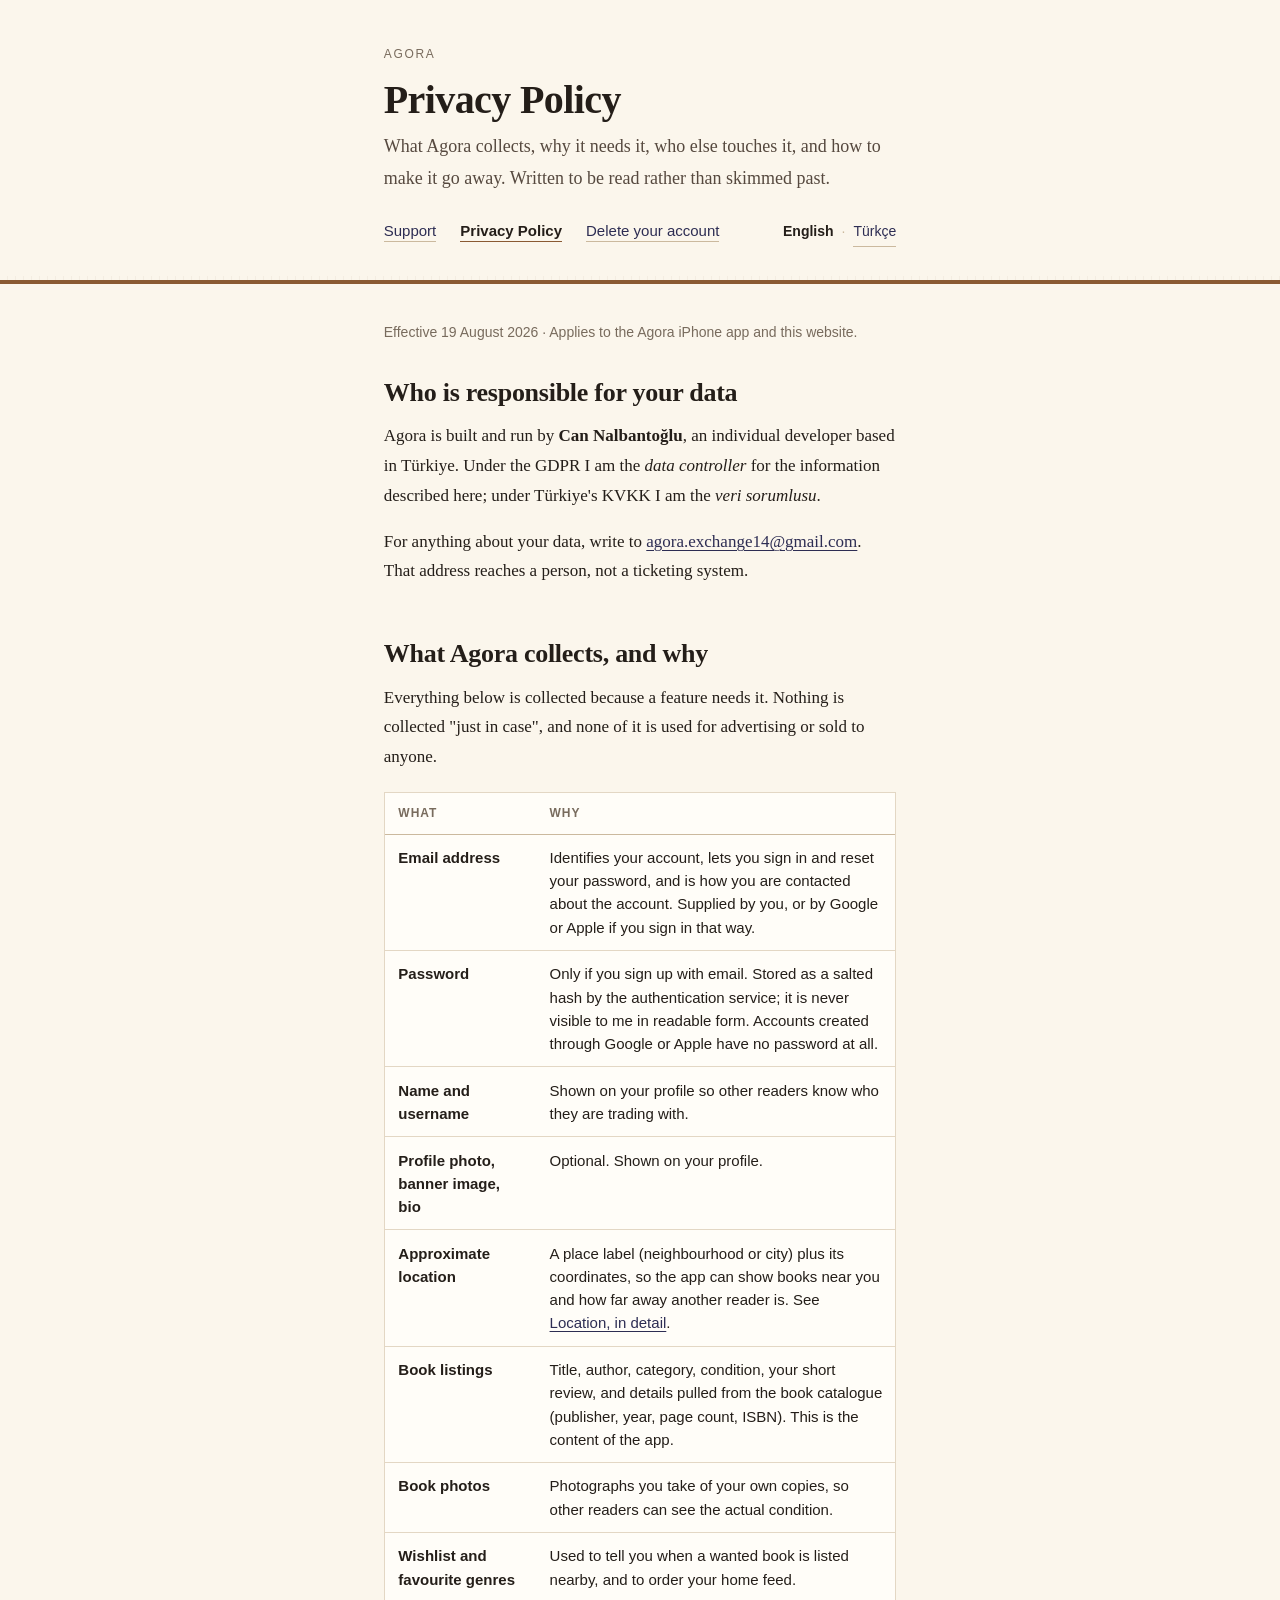
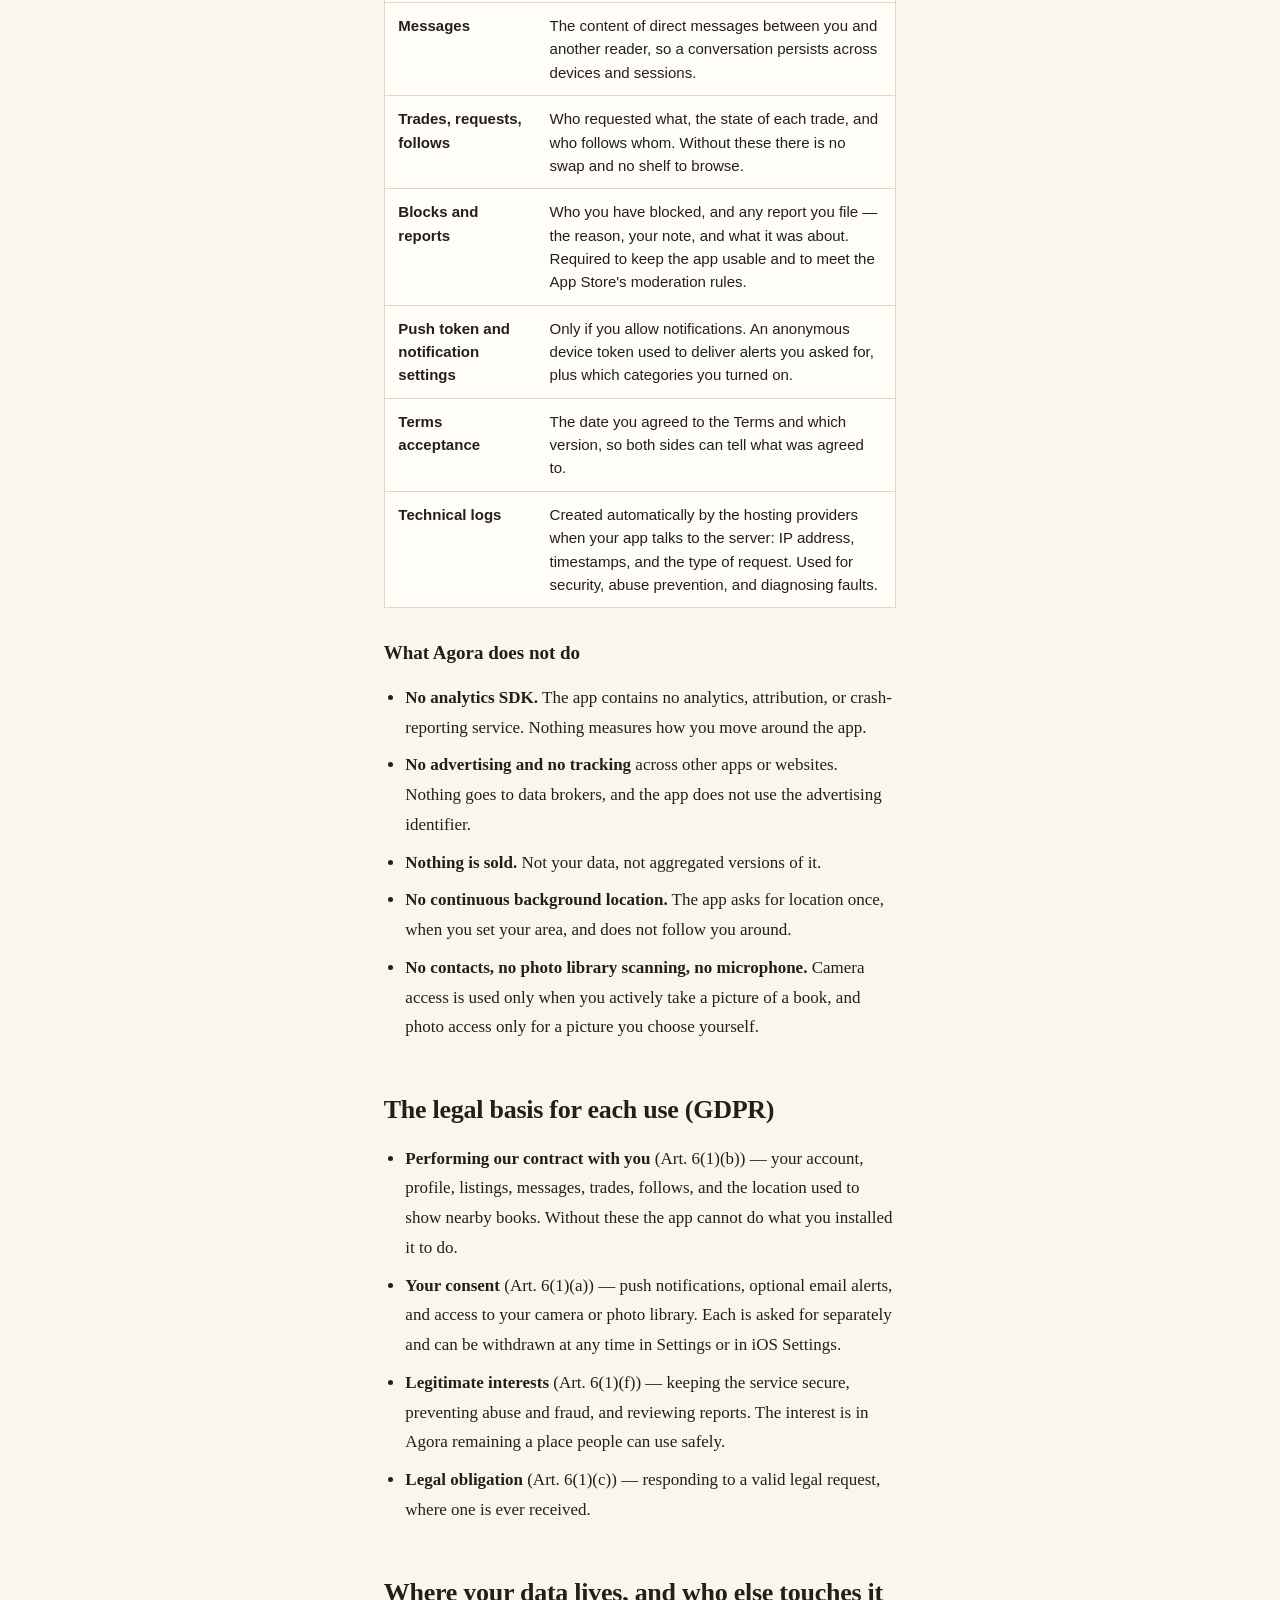
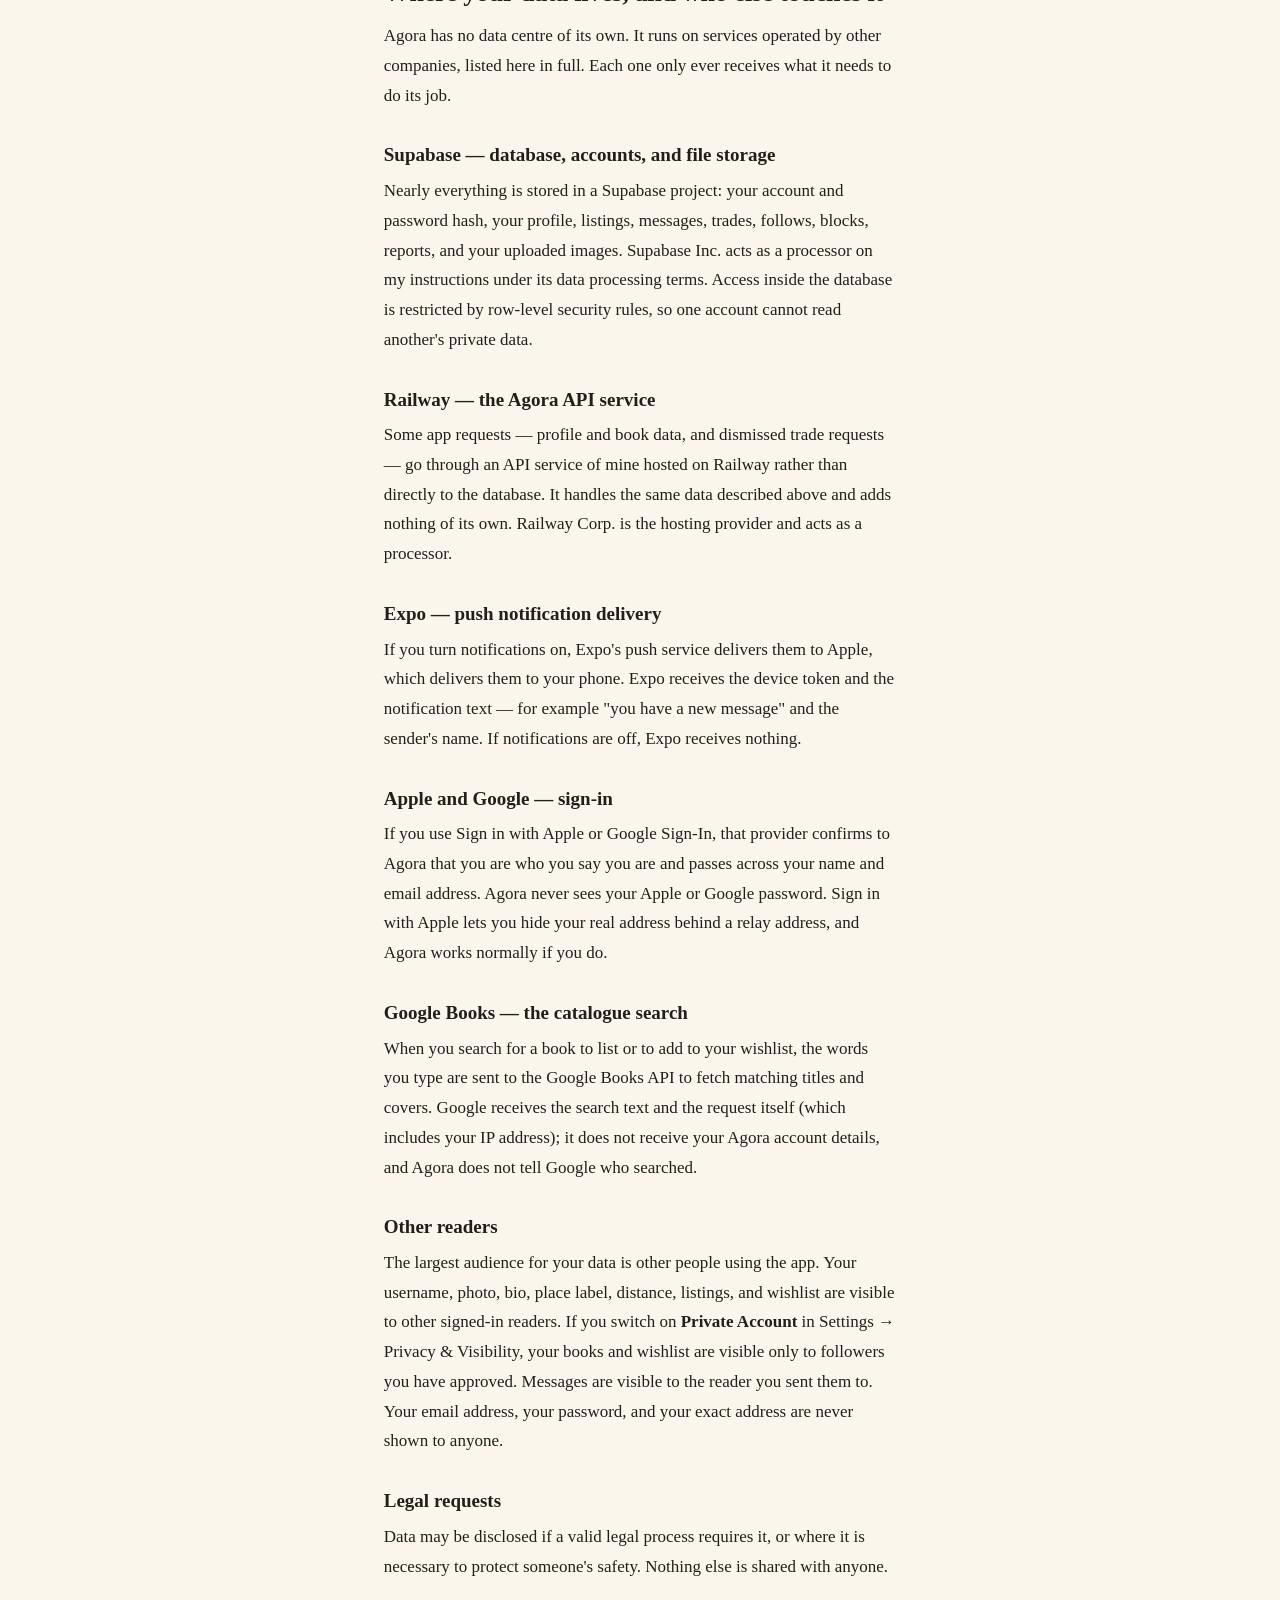
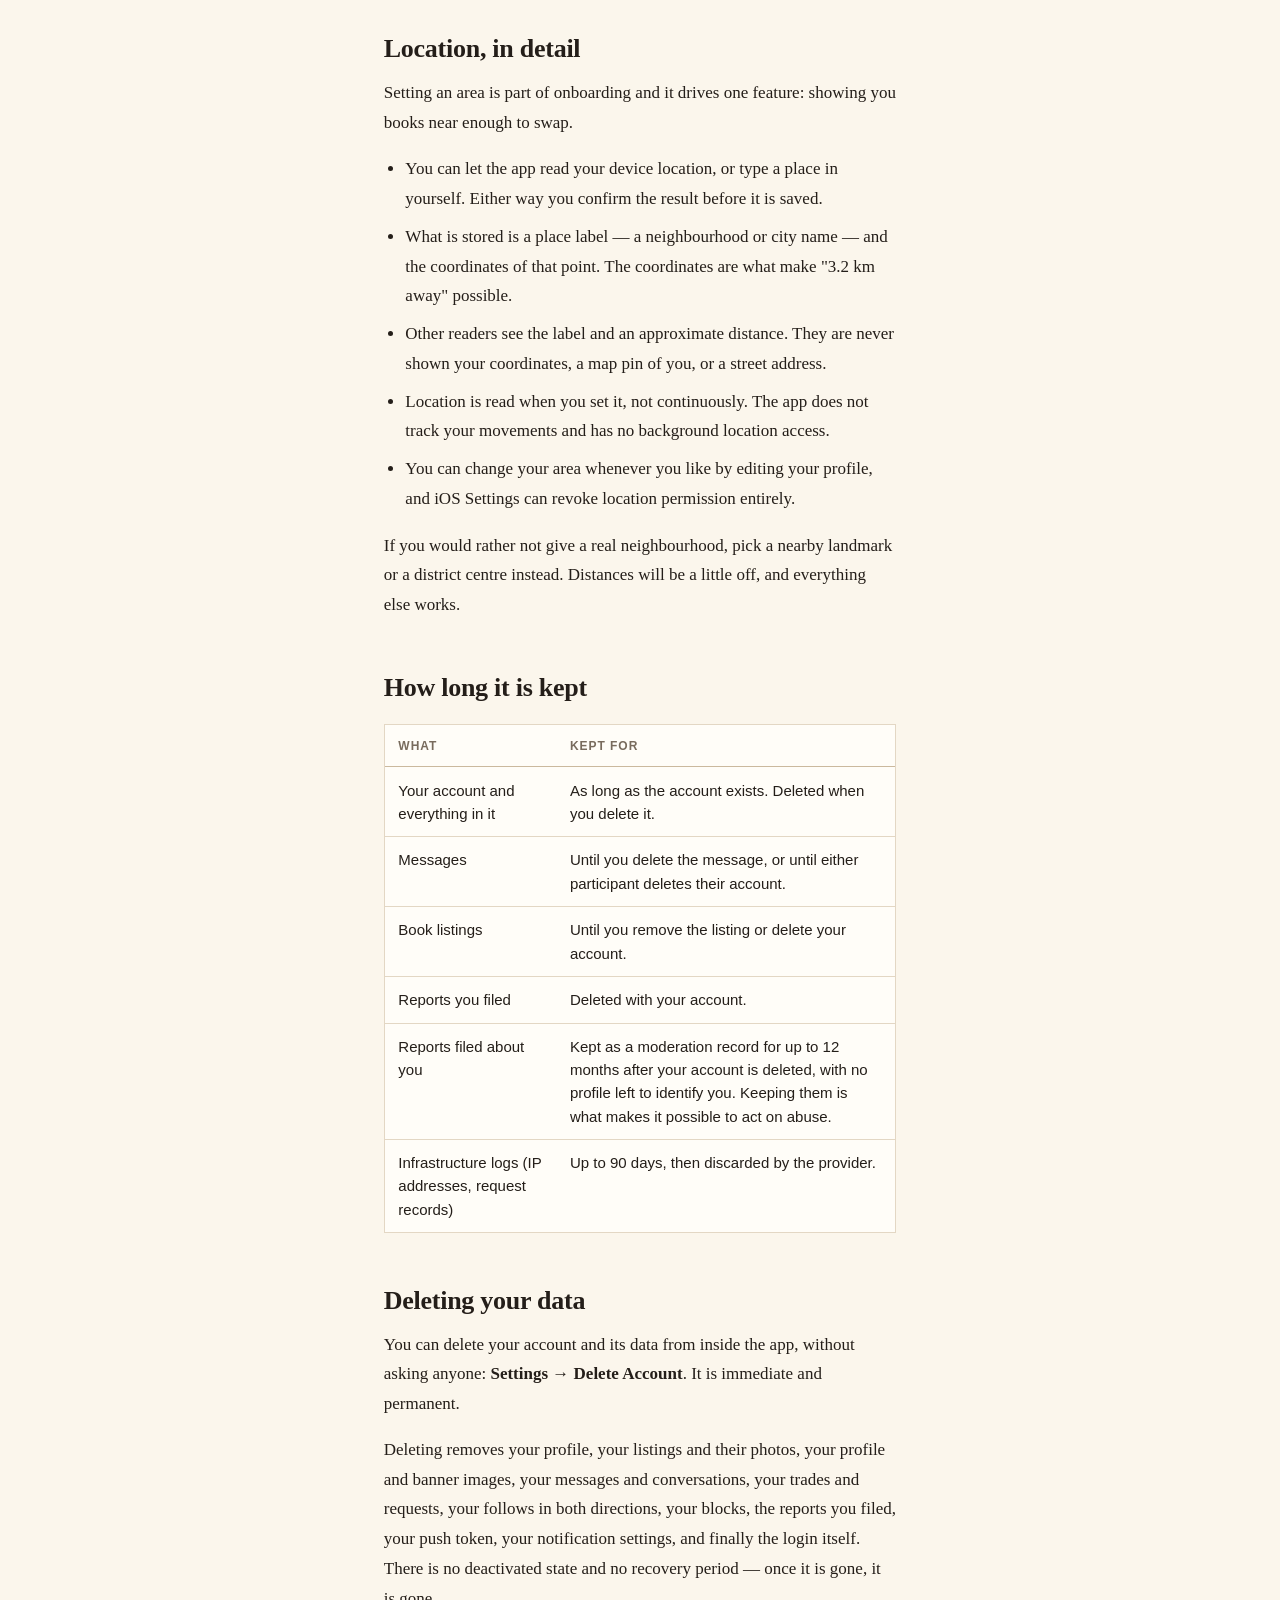
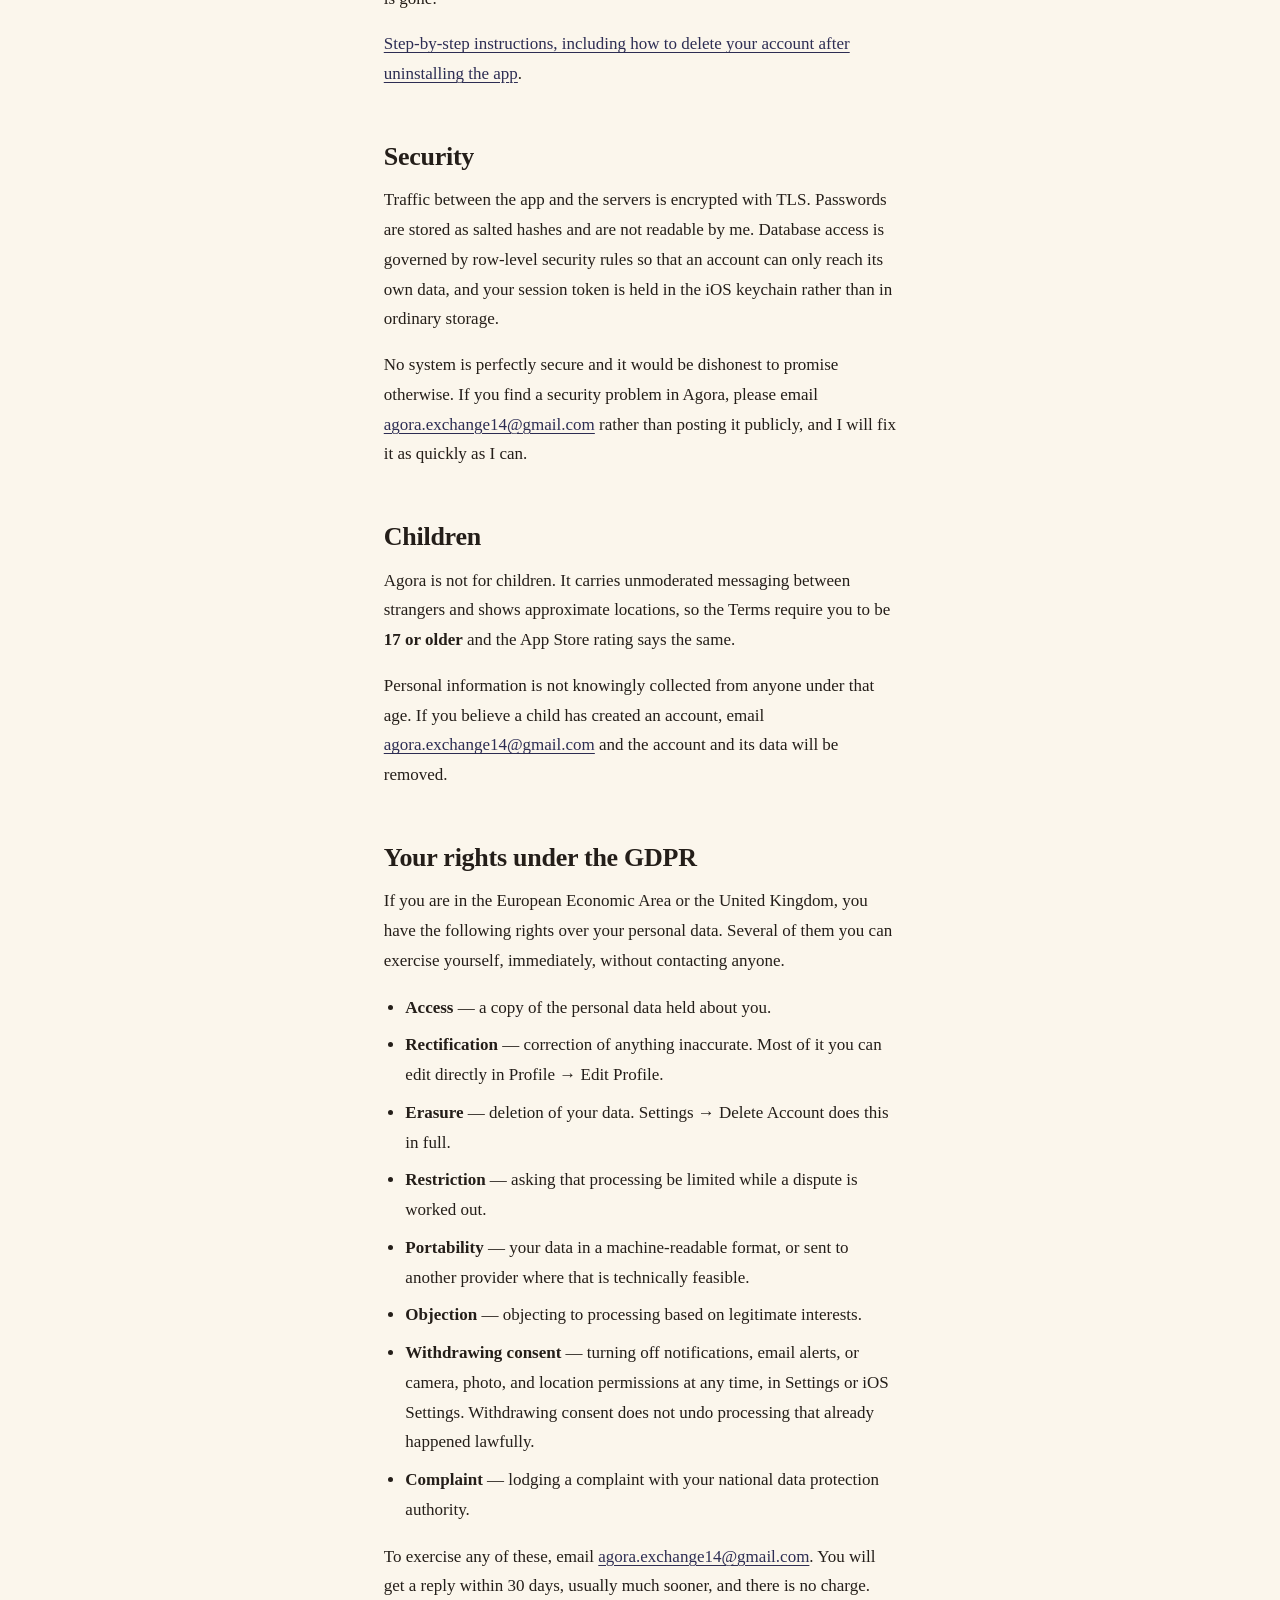
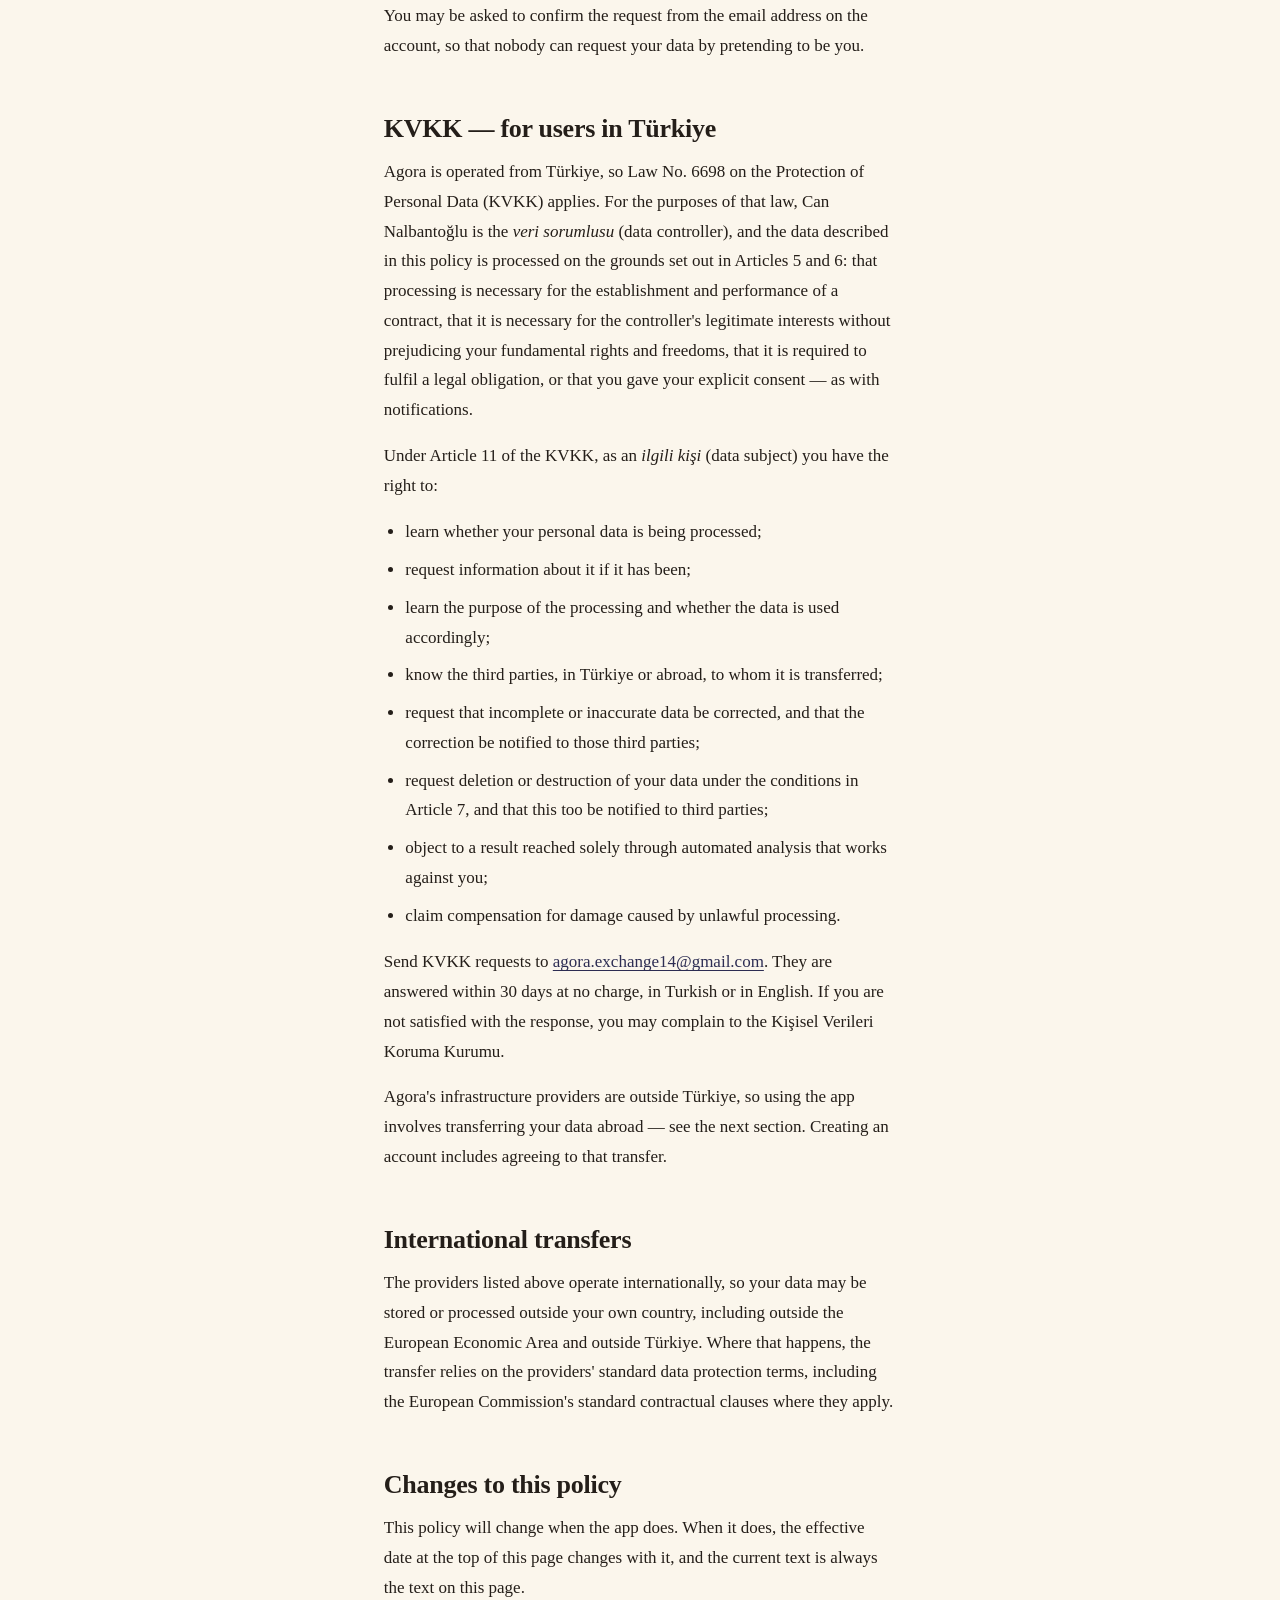
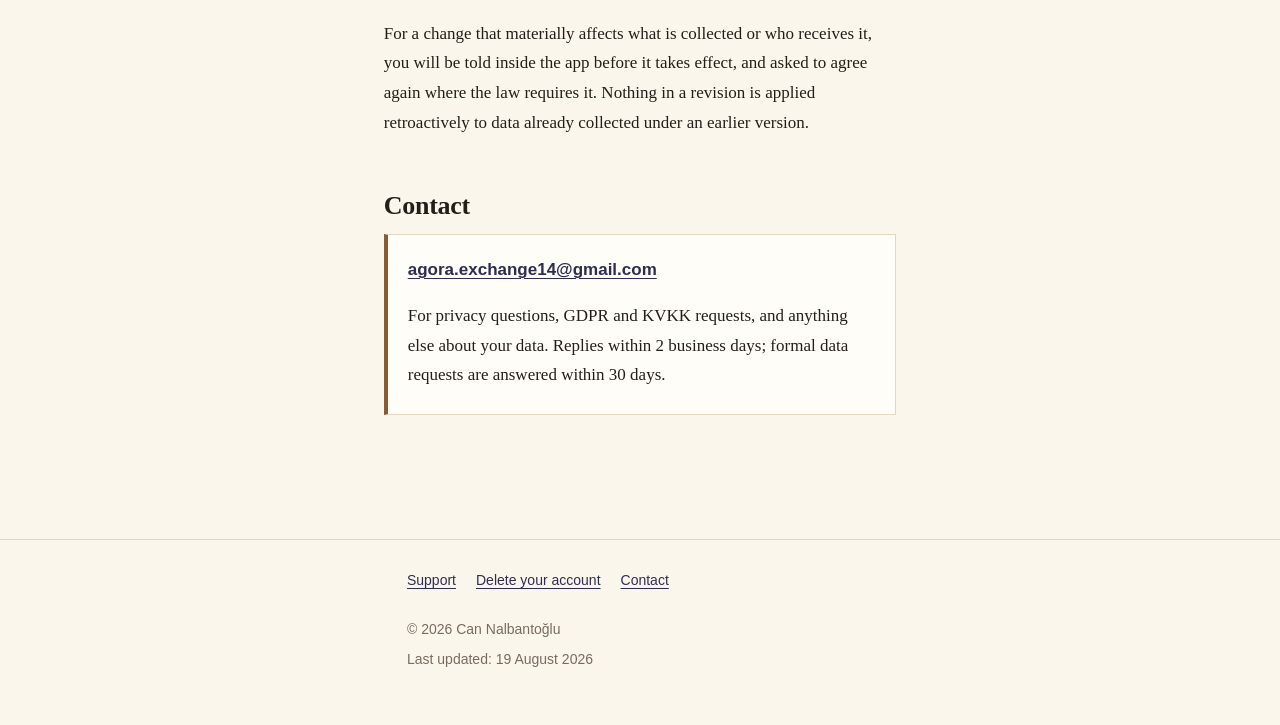
==== privacy.html @ 6d9b34f6 "Agora support and privacy site Static support and privacy site for the Agora iPhone app, serving the" ====
<!doctype html>
<html lang="en">
<head>
<meta charset="utf-8">
<meta name="viewport" content="width=device-width, initial-scale=1">
<meta name="description" content="The privacy policy for Agora, a book trading app for iPhone: what is collected, why, who processes it, how long it is kept, and how to have it deleted. Includes GDPR and KVKK rights.">
<meta name="theme-color" content="#fbf6ec" media="(prefers-color-scheme: light)">
<meta name="theme-color" content="#15120e" media="(prefers-color-scheme: dark)">
<title>Agora — Privacy Policy</title>
<link rel="stylesheet" href="style.css">
<link rel="alternate" hreflang="en" href="privacy.html">
<link rel="alternate" hreflang="tr" href="tr/privacy.html">
</head>
<body>

<a class="skip-link" href="#main">Skip to content</a>

<header class="masthead">
  <div class="wrap">
    <p class="eyebrow">Agora</p>
    <h1>Privacy Policy</h1>
    <p class="lede">
      What Agora collects, why it needs it, who else touches it, and how to make
      it go away. Written to be read rather than skimmed past.
    </p>
    <div class="navrow">
      <nav class="sitenav" aria-label="Site">
        <ul>
          <li><a href="./">Support</a></li>
          <li><a href="privacy.html" aria-current="page">Privacy Policy</a></li>
          <li><a href="delete-account.html">Delete your account</a></li>
        </ul>
      </nav>
      <p class="langswitch">
        <span class="current" aria-current="true">English</span>
        <span class="sep" aria-hidden="true">·</span>
        <a href="tr/privacy.html" hreflang="tr" lang="tr">Türkçe</a>
      </p>
    </div>
  </div>
</header>

<main id="main">
  <div class="wrap">

    <p class="meta">
      Effective 19 August 2026 · Applies to the Agora iPhone app and this website.
    </p>

    <section id="who-we-are" aria-labelledby="who-we-are-heading">
      <h2 id="who-we-are-heading">Who is responsible for your data</h2>
      <!-- REVIEW THIS: written as an individual developer operating from
           Türkiye, because that is what the App Store account and the KVKK
           requirement imply. If Agora is registered as a company, or if you are
           legally required to publish a trade address or a VERBIS registration
           number, replace this paragraph. -->
      <p>
        Agora is built and run by <strong>Can Nalbantoğlu</strong>, an
        individual developer based in Türkiye. Under the GDPR I am the
        <em>data controller</em> for the information described here; under
        Türkiye's KVKK I am the <em>veri sorumlusu</em>.
      </p>
      <p>
        For anything about your data, write to
        <a href="mailto:agora.exchange14@gmail.com?subject=Privacy%20request">agora.exchange14@gmail.com</a>.
        That address reaches a person, not a ticketing system.
      </p>
    </section>

    <section id="what-we-collect" aria-labelledby="what-we-collect-heading">
      <h2 id="what-we-collect-heading">What Agora collects, and why</h2>

      <p>
        Everything below is collected because a feature needs it. Nothing is
        collected "just in case", and none of it is used for advertising or sold
        to anyone.
      </p>

      <div class="table-scroll">
        <table>
          <thead>
            <tr>
              <th scope="col">What</th>
              <th scope="col">Why</th>
            </tr>
          </thead>
          <tbody>
            <tr>
              <td><strong>Email address</strong></td>
              <td>Identifies your account, lets you sign in and reset your password, and is how you are contacted about the account. Supplied by you, or by Google or Apple if you sign in that way.</td>
            </tr>
            <tr>
              <td><strong>Password</strong></td>
              <td>Only if you sign up with email. Stored as a salted hash by the authentication service; it is never visible to me in readable form. Accounts created through Google or Apple have no password at all.</td>
            </tr>
            <tr>
              <td><strong>Name and username</strong></td>
              <td>Shown on your profile so other readers know who they are trading with.</td>
            </tr>
            <tr>
              <td><strong>Profile photo, banner image, bio</strong></td>
              <td>Optional. Shown on your profile.</td>
            </tr>
            <tr>
              <td><strong>Approximate location</strong></td>
              <td>A place label (neighbourhood or city) plus its coordinates, so the app can show books near you and how far away another reader is. See <a href="#location">Location, in detail</a>.</td>
            </tr>
            <tr>
              <td><strong>Book listings</strong></td>
              <td>Title, author, category, condition, your short review, and details pulled from the book catalogue (publisher, year, page count, ISBN). This is the content of the app.</td>
            </tr>
            <tr>
              <td><strong>Book photos</strong></td>
              <td>Photographs you take of your own copies, so other readers can see the actual condition.</td>
            </tr>
            <tr>
              <td><strong>Wishlist and favourite genres</strong></td>
              <td>Used to tell you when a wanted book is listed nearby, and to order your home feed.</td>
            </tr>
            <tr>
              <td><strong>Messages</strong></td>
              <td>The content of direct messages between you and another reader, so a conversation persists across devices and sessions.</td>
            </tr>
            <tr>
              <td><strong>Trades, requests, follows</strong></td>
              <td>Who requested what, the state of each trade, and who follows whom. Without these there is no swap and no shelf to browse.</td>
            </tr>
            <tr>
              <td><strong>Blocks and reports</strong></td>
              <td>Who you have blocked, and any report you file — the reason, your note, and what it was about. Required to keep the app usable and to meet the App Store's moderation rules.</td>
            </tr>
            <tr>
              <td><strong>Push token and notification settings</strong></td>
              <td>Only if you allow notifications. An anonymous device token used to deliver alerts you asked for, plus which categories you turned on.</td>
            </tr>
            <tr>
              <td><strong>Terms acceptance</strong></td>
              <td>The date you agreed to the Terms and which version, so both sides can tell what was agreed to.</td>
            </tr>
            <tr>
              <td><strong>Technical logs</strong></td>
              <td>Created automatically by the hosting providers when your app talks to the server: IP address, timestamps, and the type of request. Used for security, abuse prevention, and diagnosing faults.</td>
            </tr>
          </tbody>
        </table>
      </div>

      <h3 id="what-we-dont">What Agora does not do</h3>
      <ul>
        <li><strong>No analytics SDK.</strong> The app contains no analytics, attribution, or crash-reporting service. Nothing measures how you move around the app.</li>
        <li><strong>No advertising and no tracking</strong> across other apps or websites. Nothing goes to data brokers, and the app does not use the advertising identifier.</li>
        <li><strong>Nothing is sold.</strong> Not your data, not aggregated versions of it.</li>
        <li><strong>No continuous background location.</strong> The app asks for location once, when you set your area, and does not follow you around.</li>
        <li><strong>No contacts, no photo library scanning, no microphone.</strong> Camera access is used only when you actively take a picture of a book, and photo access only for a picture you choose yourself.</li>
      </ul>
    </section>

    <section id="legal-bases" aria-labelledby="legal-bases-heading">
      <h2 id="legal-bases-heading">The legal basis for each use (GDPR)</h2>
      <!-- REVIEW THIS: this mapping of purposes to GDPR Article 6 bases is my
           own reading and has not been reviewed by a lawyer. It is the standard
           mapping for an app of this kind, but if you take legal advice, this
           is the section most likely to be adjusted. -->
      <ul>
        <li>
          <strong>Performing our contract with you</strong> (Art. 6(1)(b)) —
          your account, profile, listings, messages, trades, follows, and the
          location used to show nearby books. Without these the app cannot do
          what you installed it to do.
        </li>
        <li>
          <strong>Your consent</strong> (Art. 6(1)(a)) — push notifications,
          optional email alerts, and access to your camera or photo library.
          Each is asked for separately and can be withdrawn at any time in
          Settings or in iOS Settings.
        </li>
        <li>
          <strong>Legitimate interests</strong> (Art. 6(1)(f)) — keeping the
          service secure, preventing abuse and fraud, and reviewing reports. The
          interest is in Agora remaining a place people can use safely.
        </li>
        <li>
          <strong>Legal obligation</strong> (Art. 6(1)(c)) — responding to a
          valid legal request, where one is ever received.
        </li>
      </ul>
    </section>

    <section id="processors" aria-labelledby="processors-heading">
      <h2 id="processors-heading">Where your data lives, and who else touches it</h2>

      <p>
        Agora has no data centre of its own. It runs on services operated by
        other companies, listed here in full. Each one only ever receives what
        it needs to do its job.
      </p>

      <h3 id="supabase">Supabase — database, accounts, and file storage</h3>
      <!-- REVIEW THIS: I could not determine which region your Supabase project
           is in, so this is described generally. Check it in the Supabase
           dashboard (Project Settings → General) and name the region here — an
           EU region is worth stating explicitly for GDPR purposes. -->
      <p>
        Nearly everything is stored in a Supabase project: your account and
        password hash, your profile, listings, messages, trades, follows,
        blocks, reports, and your uploaded images. Supabase Inc. acts as a
        processor on my instructions under its data processing terms. Access
        inside the database is restricted by row-level security rules, so one
        account cannot read another's private data.
      </p>

      <h3 id="railway">Railway — the Agora API service</h3>
      <!-- REVIEW THIS: the app calls an API service at
           agora-backend-production-7d3a.up.railway.app (app.json →
           expo.extra.backendUrl, used via src/lib/orval-data.ts), which carries
           some profile, book, and request traffic. Described here as a
           processor. If that service has been retired, or if it runs somewhere
           other than Railway now, correct or delete this section. -->
      <p>
        Some app requests — profile and book data, and dismissed trade requests
        — go through an API service of mine hosted on Railway rather than
        directly to the database. It handles the same data described above and
        adds nothing of its own. Railway Corp. is the hosting provider and acts
        as a processor.
      </p>

      <h3 id="expo-push">Expo — push notification delivery</h3>
      <p>
        If you turn notifications on, Expo's push service delivers them to
        Apple, which delivers them to your phone. Expo receives the device token
        and the notification text — for example "you have a new message" and the
        sender's name. If notifications are off, Expo receives nothing.
      </p>

      <h3 id="apple-google">Apple and Google — sign-in</h3>
      <p>
        If you use Sign in with Apple or Google Sign-In, that provider confirms
        to Agora that you are who you say you are and passes across your name
        and email address. Agora never sees your Apple or Google password. Sign
        in with Apple lets you hide your real address behind a relay address,
        and Agora works normally if you do.
      </p>

      <h3 id="google-books">Google Books — the catalogue search</h3>
      <p>
        When you search for a book to list or to add to your wishlist, the words
        you type are sent to the Google Books API to fetch matching titles and
        covers. Google receives the search text and the request itself (which
        includes your IP address); it does not receive your Agora account
        details, and Agora does not tell Google who searched.
      </p>

      <h3 id="other-users">Other readers</h3>
      <p>
        The largest audience for your data is other people using the app. Your
        username, photo, bio, place label, distance, listings, and wishlist are
        visible to other signed-in readers. If you switch on
        <strong>Private Account</strong> in Settings → Privacy &amp; Visibility,
        your books and wishlist are visible only to followers you have approved.
        Messages are visible to the reader you sent them to. Your email address,
        your password, and your exact address are never shown to anyone.
      </p>

      <h3 id="legal-disclosure">Legal requests</h3>
      <p>
        Data may be disclosed if a valid legal process requires it, or where it
        is necessary to protect someone's safety. Nothing else is shared with
        anyone.
      </p>
    </section>

    <section id="location" aria-labelledby="location-heading">
      <h2 id="location-heading">Location, in detail</h2>
      <!-- REVIEW THIS: this describes what the code actually does — the profile
           stores location_lat / location_lng alongside a place label
           (sql/location-geo.sql) and distances are computed from those
           coordinates (src/lib/distance.ts). The policy currently shipped
           inside the app says precise coordinates are NOT stored, which
           contradicts this. Fix the in-app copy so the two agree. -->
      <p>
        Setting an area is part of onboarding and it drives one feature: showing
        you books near enough to swap.
      </p>
      <ul>
        <li>
          You can let the app read your device location, or type a place in
          yourself. Either way you confirm the result before it is saved.
        </li>
        <li>
          What is stored is a place label — a neighbourhood or city name — and
          the coordinates of that point. The coordinates are what make "3.2 km
          away" possible.
        </li>
        <li>
          Other readers see the label and an approximate distance. They are
          never shown your coordinates, a map pin of you, or a street address.
        </li>
        <li>
          Location is read when you set it, not continuously. The app does not
          track your movements and has no background location access.
        </li>
        <li>
          You can change your area whenever you like by editing your profile,
          and iOS Settings can revoke location permission entirely.
        </li>
      </ul>
      <p>
        If you would rather not give a real neighbourhood, pick a nearby
        landmark or a district centre instead. Distances will be a little off,
        and everything else works.
      </p>
    </section>

    <section id="retention" aria-labelledby="retention-heading">
      <h2 id="retention-heading">How long it is kept</h2>
      <!-- REVIEW THIS: the retention windows for logs and for moderation
           records are policy decisions, not something set in code. 90 days for
           infrastructure logs and 12 months for moderation records are
           conventional figures. Change them to whatever you actually intend,
           and make sure the providers' own log retention settings match. -->

      <div class="table-scroll">
        <table>
          <thead>
            <tr>
              <th scope="col">What</th>
              <th scope="col">Kept for</th>
            </tr>
          </thead>
          <tbody>
            <tr>
              <td>Your account and everything in it</td>
              <td>As long as the account exists. Deleted when you delete it.</td>
            </tr>
            <tr>
              <td>Messages</td>
              <td>Until you delete the message, or until either participant deletes their account.</td>
            </tr>
            <tr>
              <td>Book listings</td>
              <td>Until you remove the listing or delete your account.</td>
            </tr>
            <tr>
              <td>Reports you filed</td>
              <td>Deleted with your account.</td>
            </tr>
            <tr>
              <td>Reports filed about you</td>
              <td>Kept as a moderation record for up to 12 months after your account is deleted, with no profile left to identify you. Keeping them is what makes it possible to act on abuse.</td>
            </tr>
            <tr>
              <td>Infrastructure logs (IP addresses, request records)</td>
              <td>Up to 90 days, then discarded by the provider.</td>
            </tr>
          </tbody>
        </table>
      </div>
    </section>

    <section id="deletion" aria-labelledby="deletion-heading">
      <h2 id="deletion-heading">Deleting your data</h2>
      <p>
        You can delete your account and its data from inside the app, without
        asking anyone: <strong>Settings → Delete Account</strong>. It is
        immediate and permanent.
      </p>
      <p>
        Deleting removes your profile, your listings and their photos, your
        profile and banner images, your messages and conversations, your trades
        and requests, your follows in both directions, your blocks, the reports
        you filed, your push token, your notification settings, and finally the
        login itself. There is no deactivated state and no recovery period —
        once it is gone, it is gone.
      </p>
      <p>
        <a href="delete-account.html">Step-by-step instructions, including how
        to delete your account after uninstalling the app</a>.
      </p>
    </section>

    <section id="security" aria-labelledby="security-heading">
      <h2 id="security-heading">Security</h2>
      <p>
        Traffic between the app and the servers is encrypted with TLS. Passwords
        are stored as salted hashes and are not readable by me. Database access
        is governed by row-level security rules so that an account can only
        reach its own data, and your session token is held in the iOS keychain
        rather than in ordinary storage.
      </p>
      <p>
        No system is perfectly secure and it would be dishonest to promise
        otherwise. If you find a security problem in Agora, please email
        <a href="mailto:agora.exchange14@gmail.com?subject=Security%20issue">agora.exchange14@gmail.com</a>
        rather than posting it publicly, and I will fix it as quickly as I can.
      </p>
    </section>

    <section id="children" aria-labelledby="children-heading">
      <h2 id="children-heading">Children</h2>
      <!-- REVIEW THIS: your Terms require users to be 17 or older and the App
           Store age rating is set to 17+, but the privacy policy shipped inside
           the app says "not directed to children under 13". Those two do not
           agree. Written as 17+ here to match the Terms and the rating; update
           the in-app policy text to match. -->
      <p>
        Agora is not for children. It carries unmoderated messaging between
        strangers and shows approximate locations, so the Terms require you to
        be <strong>17 or older</strong> and the App Store rating says the same.
      </p>
      <p>
        Personal information is not knowingly collected from anyone under that
        age. If you believe a child has created an account, email
        <a href="mailto:agora.exchange14@gmail.com?subject=Underage%20account">agora.exchange14@gmail.com</a>
        and the account and its data will be removed.
      </p>
    </section>

    <section id="your-rights" aria-labelledby="your-rights-heading">
      <h2 id="your-rights-heading">Your rights under the GDPR</h2>
      <p>
        If you are in the European Economic Area or the United Kingdom, you have
        the following rights over your personal data. Several of them you can
        exercise yourself, immediately, without contacting anyone.
      </p>
      <ul>
        <li><strong>Access</strong> — a copy of the personal data held about you.</li>
        <li><strong>Rectification</strong> — correction of anything inaccurate. Most of it you can edit directly in Profile → Edit Profile.</li>
        <li><strong>Erasure</strong> — deletion of your data. Settings → Delete Account does this in full.</li>
        <li><strong>Restriction</strong> — asking that processing be limited while a dispute is worked out.</li>
        <li><strong>Portability</strong> — your data in a machine-readable format, or sent to another provider where that is technically feasible.</li>
        <li><strong>Objection</strong> — objecting to processing based on legitimate interests.</li>
        <li><strong>Withdrawing consent</strong> — turning off notifications, email alerts, or camera, photo, and location permissions at any time, in Settings or iOS Settings. Withdrawing consent does not undo processing that already happened lawfully.</li>
        <li><strong>Complaint</strong> — lodging a complaint with your national data protection authority.</li>
      </ul>
      <p>
        To exercise any of these, email
        <a href="mailto:agora.exchange14@gmail.com?subject=GDPR%20request">agora.exchange14@gmail.com</a>.
        You will get a reply within 30 days, usually much sooner, and there is
        no charge. You may be asked to confirm the request from the email
        address on the account, so that nobody can request your data by
        pretending to be you.
      </p>
    </section>

    <section id="kvkk" aria-labelledby="kvkk-heading">
      <h2 id="kvkk-heading">KVKK — for users in Türkiye</h2>
      <!-- REVIEW THIS: KVKK compliance for an individual developer may also
           involve VERBIS registration depending on the thresholds that apply to
           you. The substance of Article 11 is stated accurately below in
           English; the Turkish text at tr/privacy.html#kvkk is the version a
           Turkish reader (or the Kurum) would actually rely on, so have that
           one read by a local lawyer, and keep the two in step. -->
      <p>
        Agora is operated from Türkiye, so Law No. 6698 on the Protection of
        Personal Data (KVKK) applies. For the purposes of that law, Can
        Nalbantoğlu is the <em>veri sorumlusu</em> (data controller), and the
        data described in this policy is processed on the grounds set out in
        Articles 5 and 6: that processing is necessary for the establishment and
        performance of a contract, that it is necessary for the controller's
        legitimate interests without prejudicing your fundamental rights and
        freedoms, that it is required to fulfil a legal obligation, or that you
        gave your explicit consent — as with notifications.
      </p>
      <p>
        Under Article 11 of the KVKK, as an <em>ilgili kişi</em> (data subject)
        you have the right to:
      </p>
      <ul>
        <li>learn whether your personal data is being processed;</li>
        <li>request information about it if it has been;</li>
        <li>learn the purpose of the processing and whether the data is used accordingly;</li>
        <li>know the third parties, in Türkiye or abroad, to whom it is transferred;</li>
        <li>request that incomplete or inaccurate data be corrected, and that the correction be notified to those third parties;</li>
        <li>request deletion or destruction of your data under the conditions in Article 7, and that this too be notified to third parties;</li>
        <li>object to a result reached solely through automated analysis that works against you;</li>
        <li>claim compensation for damage caused by unlawful processing.</li>
      </ul>
      <p>
        Send KVKK requests to
        <a href="mailto:agora.exchange14@gmail.com?subject=KVKK%20ba%C5%9Fvurusu">agora.exchange14@gmail.com</a>.
        They are answered within 30 days at no charge, in Turkish or in English.
        If you are not satisfied with the response, you may complain to the
        Kişisel Verileri Koruma Kurumu.
      </p>
      <p>
        Agora's infrastructure providers are outside Türkiye, so using the app
        involves transferring your data abroad — see the next section. Creating
        an account includes agreeing to that transfer.
      </p>
    </section>

    <section id="transfers" aria-labelledby="transfers-heading">
      <h2 id="transfers-heading">International transfers</h2>
      <!-- REVIEW THIS: name the actual hosting regions once you have checked
           them in the Supabase and Railway dashboards. If both are in the EU,
           say so — it simplifies this section considerably. -->
      <p>
        The providers listed above operate internationally, so your data may be
        stored or processed outside your own country, including outside the
        European Economic Area and outside Türkiye. Where that happens, the
        transfer relies on the providers' standard data protection terms,
        including the European Commission's standard contractual clauses where
        they apply.
      </p>
    </section>

    <section id="changes" aria-labelledby="changes-heading">
      <h2 id="changes-heading">Changes to this policy</h2>
      <p>
        This policy will change when the app does. When it does, the effective
        date at the top of this page changes with it, and the current text is
        always the text on this page.
      </p>
      <p>
        For a change that materially affects what is collected or who receives
        it, you will be told inside the app before it takes effect, and asked to
        agree again where the law requires it. Nothing in a revision is applied
        retroactively to data already collected under an earlier version.
      </p>
    </section>

    <section id="contact" aria-labelledby="contact-heading">
      <h2 id="contact-heading">Contact</h2>
      <div class="contact">
        <p class="address">
          <a href="mailto:agora.exchange14@gmail.com?subject=Privacy%20request">agora.exchange14@gmail.com</a>
        </p>
        <p>
          For privacy questions, GDPR and KVKK requests, and anything else about
          your data. Replies within 2 business days; formal data requests are
          answered within 30 days.
        </p>
      </div>
    </section>

  </div>
</main>

<footer class="sitefooter">
  <div class="wrap">
    <nav aria-label="Footer">
      <ul>
        <li><a href="./">Support</a></li>
        <li><a href="delete-account.html">Delete your account</a></li>
        <li><a href="mailto:agora.exchange14@gmail.com">Contact</a></li>
      </ul>
    </nav>
    <p>© 2026 Can Nalbantoğlu</p>
    <p>Last updated: 19 August 2026</p>
  </div>
</footer>

</body>
</html>
---- style.css ----
/* Agora support site — one stylesheet, no build step, no external assets. */

:root {
  color-scheme: light dark;

  /* Paper and ink. Warm neutrals, so the page reads like a printed page. */
  --paper:        #fbf6ec;
  --paper-raised: #fffdf8;
  --ink:          #241e19;
  --ink-soft:     #56493f;
  --ink-faint:    #786b5d;
  --rule:         #e3d7c4;
  --rule-strong:  #cbb99e;

  /* Wood, used only for the plank rule under the masthead. */
  --wood:      #8a5a33;
  --wood-dark: #6b4526;

  /* Single accent, taken from the app's brand indigo (#2D2D53). */
  --accent:       #2d2d53;
  --accent-hover: #16162e;
  --accent-wash:  #ecebf3;

  --focus: #b4531d;

  --font-read: "Iowan Old Style", "Palatino Linotype", Palatino, "Book Antiqua",
               Georgia, "Times New Roman", serif;
  --font-ui:   -apple-system, BlinkMacSystemFont, "Segoe UI", Roboto,
               "Helvetica Neue", Arial, sans-serif;

  --measure: 65ch;
}

@media (prefers-color-scheme: dark) {
  :root {
    --paper:        #15120e;
    --paper-raised: #1e1a15;
    --ink:          #f1e8db;
    --ink-soft:     #c8baa8;
    --ink-faint:    #9b8d7e;
    --rule:         #352b21;
    --rule-strong:  #4a3d2f;

    --wood:      #a06c40;
    --wood-dark: #6b4526;

    --accent:       #a6a6e6;
    --accent-hover: #c6c6f2;
    --accent-wash:  #23213a;

    --focus: #e8a06a;
  }
}

*,
*::before,
*::after { box-sizing: border-box; }

html {
  -webkit-text-size-adjust: 100%;
  scroll-behavior: smooth;
}

@media (prefers-reduced-motion: reduce) {
  html { scroll-behavior: auto; }
}

body {
  margin: 0;
  background: var(--paper);
  color: var(--ink);
  font-family: var(--font-read);
  font-size: 1.0625rem;
  line-height: 1.75;
  /* Anchored headings clear the top of the viewport. */
  text-rendering: optimizeLegibility;
}

/* ── Skip link ─────────────────────────────────────────── */

.skip-link {
  position: absolute;
  left: -9999px;
  top: 0;
  background: var(--accent);
  color: #fff;
  padding: 0.6rem 1rem;
  font-family: var(--font-ui);
  font-size: 0.9rem;
  z-index: 10;
}

.skip-link:focus {
  left: 0.5rem;
  top: 0.5rem;
}

/* ── Layout ────────────────────────────────────────────── */

.wrap {
  max-width: var(--measure);
  margin: 0 auto;
  padding: 0 1.25rem;
}

main {
  padding-top: 2.25rem;
  padding-bottom: 3rem;
}

section + section {
  margin-top: 3.25rem;
}

/* ── Masthead ──────────────────────────────────────────── */

.masthead {
  padding: 2.75rem 0 1.75rem;
  /* The plank: a wood-toned rule with a little grain in it. */
  border-bottom: 4px solid var(--wood);
  background-image: repeating-linear-gradient(
    90deg,
    transparent 0 7px,
    rgba(107, 69, 38, 0.05) 7px 8px
  );
  background-position: bottom;
  background-size: 100% 4px;
  background-repeat: no-repeat;
}

.masthead h1 {
  font-size: 2.5rem;
  line-height: 1.15;
  letter-spacing: -0.015em;
  margin: 0 0 0.5rem;
  font-weight: 600;
}

.masthead .lede {
  margin: 0 0 1.5rem;
  color: var(--ink-soft);
  font-size: 1.125rem;
}

.eyebrow {
  font-family: var(--font-ui);
  font-size: 0.75rem;
  letter-spacing: 0.14em;
  text-transform: uppercase;
  color: var(--ink-faint);
  margin: 0 0 0.75rem;
}

/* ── Navigation ────────────────────────────────────────── */

.sitenav ul {
  list-style: none;
  display: flex;
  flex-wrap: wrap;
  gap: 0.5rem 1.5rem;
  margin: 0;
  padding: 0;
  font-family: var(--font-ui);
  font-size: 0.9375rem;
}

.sitenav a {
  text-decoration: none;
  border-bottom: 1px solid var(--rule-strong);
  padding-bottom: 2px;
}

.sitenav a:hover { border-bottom-color: var(--accent); }

.sitenav [aria-current="page"] {
  color: var(--ink);
  border-bottom-color: var(--wood);
  font-weight: 600;
}

/* ── Headings ──────────────────────────────────────────── */

h2 {
  font-size: 1.625rem;
  line-height: 1.25;
  font-weight: 600;
  letter-spacing: -0.01em;
  margin: 0 0 0.75rem;
  scroll-margin-top: 1.5rem;
}

h3 {
  font-size: 1.1875rem;
  line-height: 1.35;
  font-weight: 600;
  margin: 2rem 0 0.5rem;
  scroll-margin-top: 1.5rem;
}

h4 {
  font-family: var(--font-ui);
  font-size: 0.9375rem;
  font-weight: 700;
  margin: 1.5rem 0 0.4rem;
}

p { margin: 0 0 1rem; }

/* ── Links ─────────────────────────────────────────────── */

a {
  color: var(--accent);
  text-underline-offset: 0.18em;
  text-decoration-thickness: 1px;
}

a:hover { color: var(--accent-hover); }

a:focus-visible,
summary:focus-visible,
.skip-link:focus-visible {
  outline: 3px solid var(--focus);
  outline-offset: 3px;
  border-radius: 2px;
}

/* ── Lists ─────────────────────────────────────────────── */

ul, ol { padding-left: 1.35rem; }

li { margin-bottom: 0.5rem; }

ol.steps {
  list-style: none;
  padding-left: 0;
  counter-reset: step;
}

ol.steps > li {
  counter-increment: step;
  position: relative;
  padding-left: 2.25rem;
  margin-bottom: 0.9rem;
}

ol.steps > li::before {
  content: counter(step);
  position: absolute;
  left: 0;
  top: 0.15rem;
  font-family: var(--font-ui);
  font-size: 0.8125rem;
  font-weight: 700;
  color: var(--accent);
  background: var(--accent-wash);
  width: 1.6rem;
  height: 1.6rem;
  line-height: 1.6rem;
  text-align: center;
  border-radius: 50%;
}

/* ── Contact block ─────────────────────────────────────── */

.contact {
  background: var(--paper-raised);
  border: 1px solid var(--rule);
  border-left: 4px solid var(--wood);
  padding: 1.25rem 1.25rem 0.5rem;
  margin: 0 0 1.25rem;
}

.contact .address {
  font-family: var(--font-ui);
  font-size: 1.0625rem;
  font-weight: 600;
  word-break: break-word;
}

/* ── Question index ────────────────────────────────────── */

.index-list {
  list-style: none;
  padding: 0;
  margin: 0 0 2rem;
  border-top: 1px solid var(--rule);
}

.index-list li {
  margin: 0;
  border-bottom: 1px solid var(--rule);
}

.index-list a {
  display: block;
  padding: 0.6rem 0;
  text-decoration: none;
  font-family: var(--font-ui);
  font-size: 0.9375rem;
}

.index-list a:hover { text-decoration: underline; }

/* ── FAQ entries ───────────────────────────────────────── */

.qa {
  border-bottom: 1px solid var(--rule);
  padding-bottom: 1rem;
  margin-bottom: 1.5rem;
  scroll-margin-top: 1.5rem;
}

.qa > summary {
  font-size: 1.1875rem;
  font-weight: 600;
  line-height: 1.35;
  cursor: pointer;
  list-style: none;
  padding: 0.5rem 0 0.5rem 1.5rem;
  position: relative;
}

.qa > summary::-webkit-details-marker { display: none; }

.qa > summary::before {
  content: "";
  position: absolute;
  left: 0.15rem;
  top: 1.15rem;
  width: 0.5rem;
  height: 0.5rem;
  border-right: 2px solid var(--wood);
  border-bottom: 2px solid var(--wood);
  transform: rotate(-45deg);
  transition: transform 0.15s ease;
}

.qa[open] > summary::before {
  transform: rotate(45deg);
  top: 1rem;
}

@media (prefers-reduced-motion: reduce) {
  .qa > summary::before { transition: none; }
}

.qa:target > summary { color: var(--accent); }

.qa-body > *:last-child { margin-bottom: 0; }

.permalink {
  font-family: var(--font-ui);
  font-size: 0.8125rem;
  color: var(--ink-faint);
  text-decoration: none;
  border-bottom: 1px dotted var(--rule-strong);
}

.permalink:hover { color: var(--accent); }

/* ── Notes and callouts ────────────────────────────────── */

.note {
  font-family: var(--font-ui);
  font-size: 0.9375rem;
  line-height: 1.6;
  color: var(--ink-soft);
  background: var(--paper-raised);
  border: 1px solid var(--rule);
  padding: 0.9rem 1.1rem;
  margin: 1.25rem 0;
}

.note > *:last-child { margin-bottom: 0; }

.meta {
  font-family: var(--font-ui);
  font-size: 0.875rem;
  color: var(--ink-faint);
  margin: 0 0 2rem;
}

/* ── Definition-style data table ───────────────────────── */

.table-scroll {
  overflow-x: auto;
  margin: 1.25rem 0;
  border: 1px solid var(--rule);
}

table {
  border-collapse: collapse;
  width: 100%;
  min-width: 32rem;
  font-family: var(--font-ui);
  font-size: 0.9375rem;
  line-height: 1.55;
  background: var(--paper-raised);
}

th, td {
  text-align: left;
  vertical-align: top;
  padding: 0.7rem 0.85rem;
  border-bottom: 1px solid var(--rule);
}

thead th {
  font-size: 0.75rem;
  letter-spacing: 0.08em;
  text-transform: uppercase;
  color: var(--ink-faint);
  border-bottom: 1px solid var(--rule-strong);
}

tbody tr:last-child td { border-bottom: none; }

/* ── Footer ────────────────────────────────────────────── */

.sitefooter {
  border-top: 1px solid var(--rule);
  margin-top: 3.5rem;
  padding: 1.75rem 0 3rem;
  font-family: var(--font-ui);
  font-size: 0.875rem;
  color: var(--ink-faint);
}

.sitefooter ul {
  list-style: none;
  display: flex;
  flex-wrap: wrap;
  gap: 0.4rem 1.25rem;
  padding: 0;
  margin: 0 0 1rem;
}

.sitefooter p { margin: 0 0 0.35rem; }

/* ── Small screens ─────────────────────────────────────── */

@media (max-width: 30rem) {
  body { font-size: 1rem; }
  .masthead { padding-top: 2rem; }
  .masthead h1 { font-size: 2.125rem; }
  h2 { font-size: 1.4375rem; }
  .qa > summary { font-size: 1.0625rem; }
}

/* ── Print ─────────────────────────────────────────────── */

@media print {
  .sitenav, .skip-link, .index-list { display: none; }
  body { background: #fff; color: #000; }
  .qa[open] > summary::before { display: none; }
}

/* A single heading is legal inside <summary>; it must not bring its own
   block-level sizing along with it. */
.qa > summary h3 {
  display: inline;
  font: inherit;
  margin: 0;
}

/* ── Navigation row: site links, then the language switch ── */

.navrow {
  display: flex;
  flex-wrap: wrap;
  align-items: baseline;
  justify-content: space-between;
  gap: 0.75rem 1.5rem;
}

.langswitch {
  display: flex;
  align-items: baseline;
  gap: 0.5rem;
  margin: 0;
  font-family: var(--font-ui);
  font-size: 0.875rem;
  color: var(--ink-faint);
}

.langswitch .sep {
  color: var(--rule-strong);
}

.langswitch a {
  text-decoration: none;
  border-bottom: 1px solid var(--rule-strong);
  padding-bottom: 2px;
}

.langswitch a:hover { border-bottom-color: var(--accent); }

.langswitch .current {
  color: var(--ink);
  font-weight: 600;
}
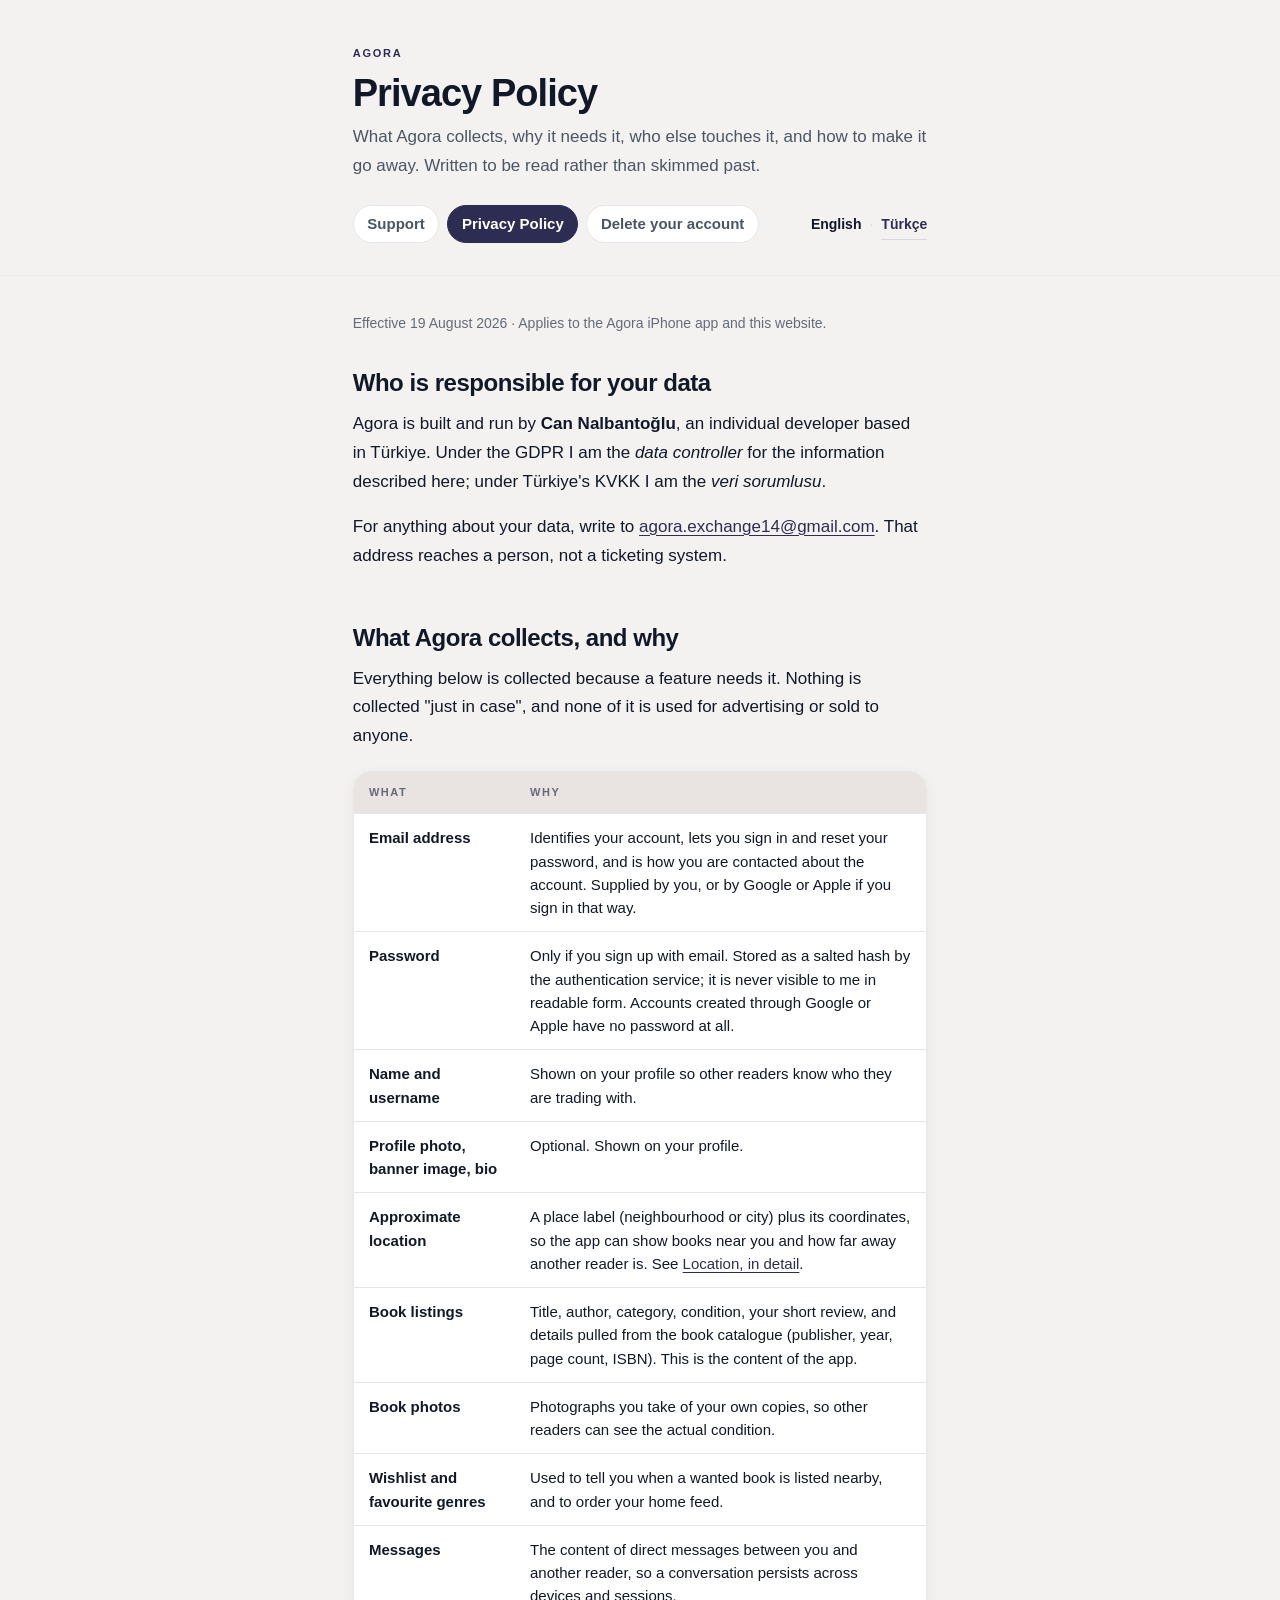
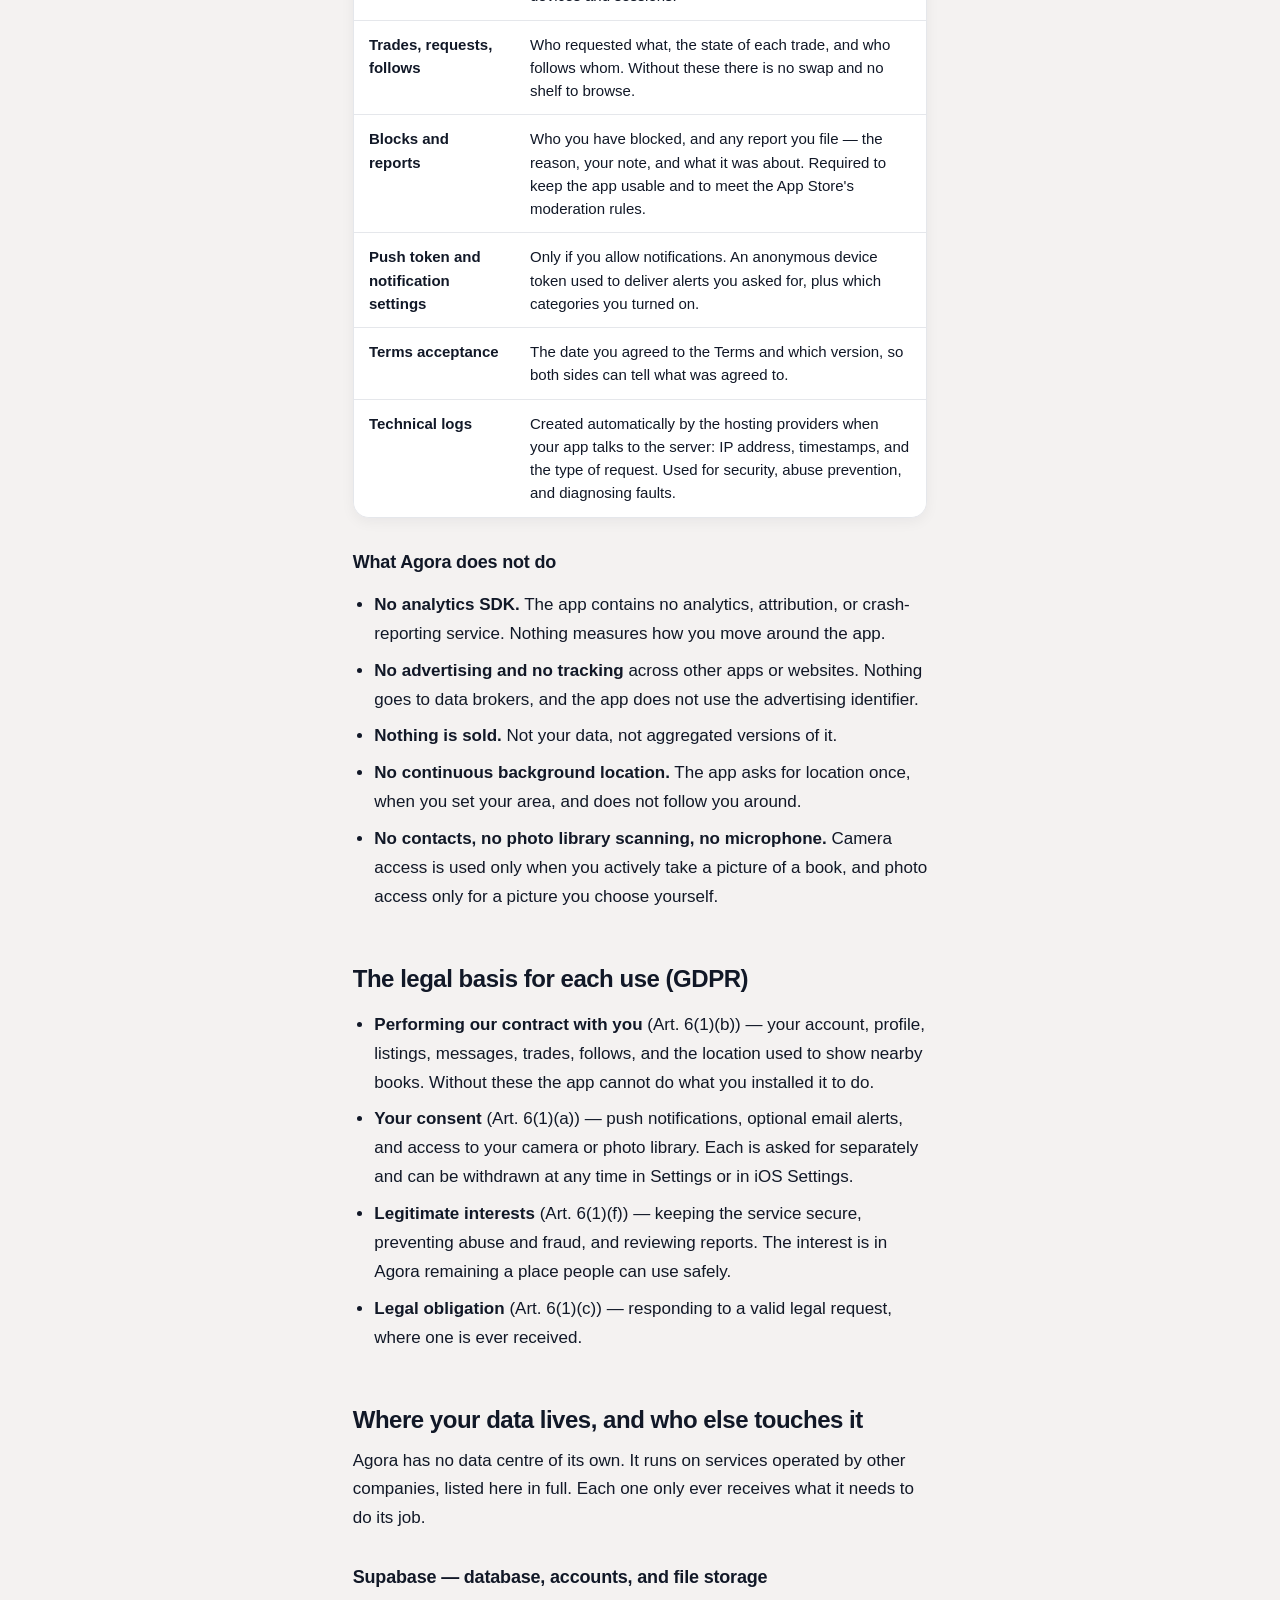
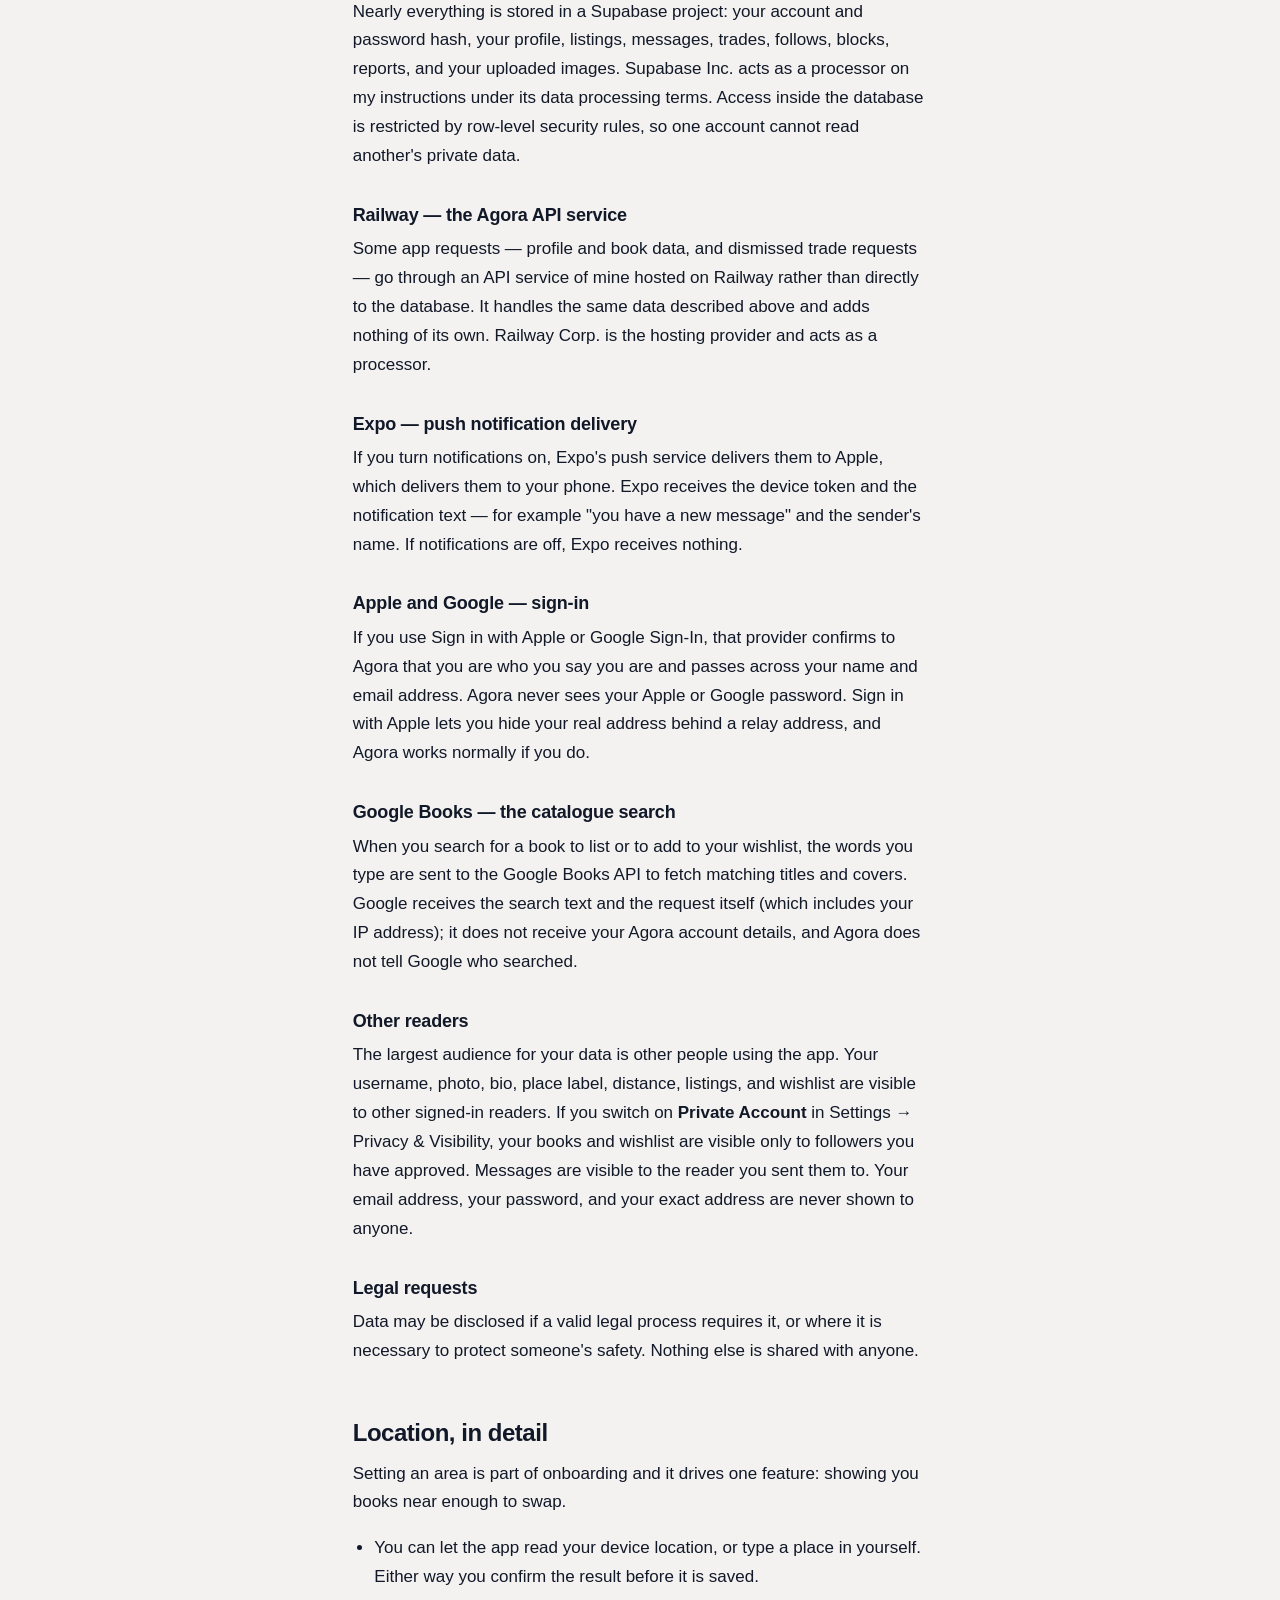
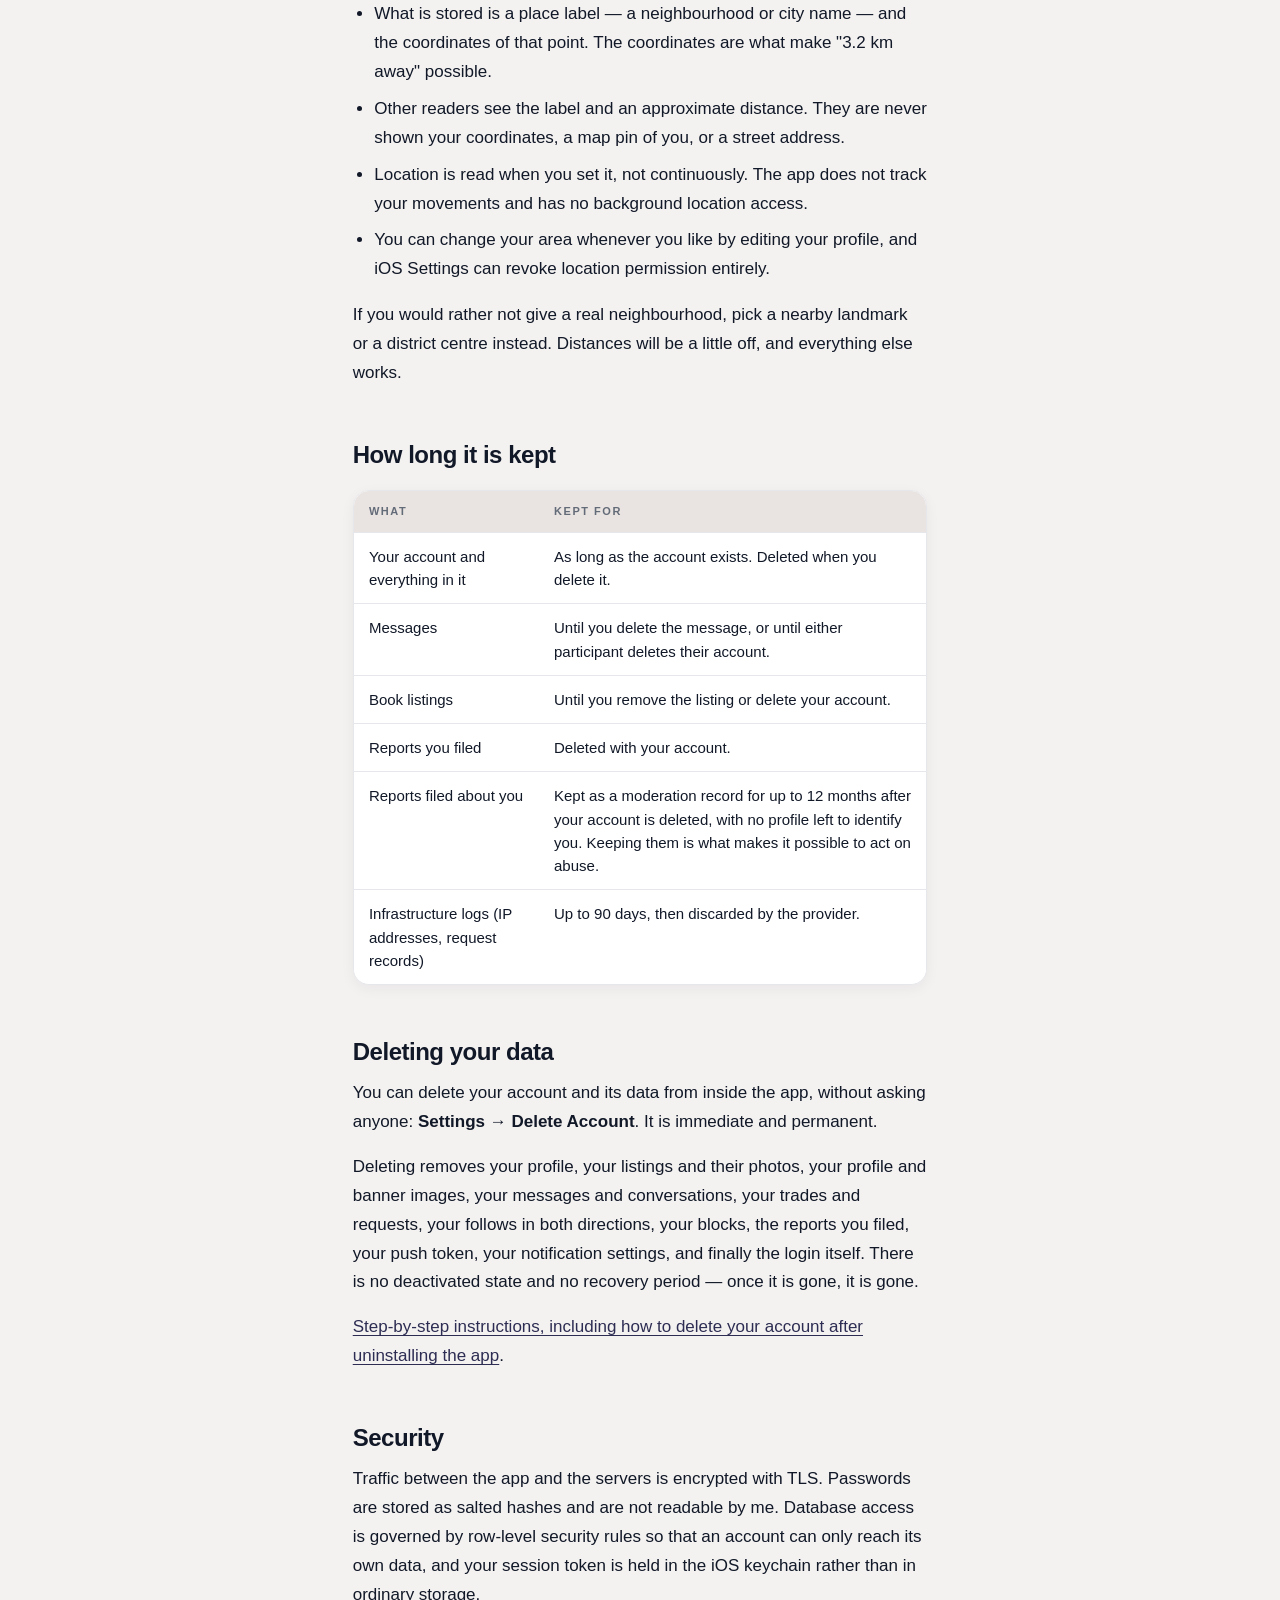
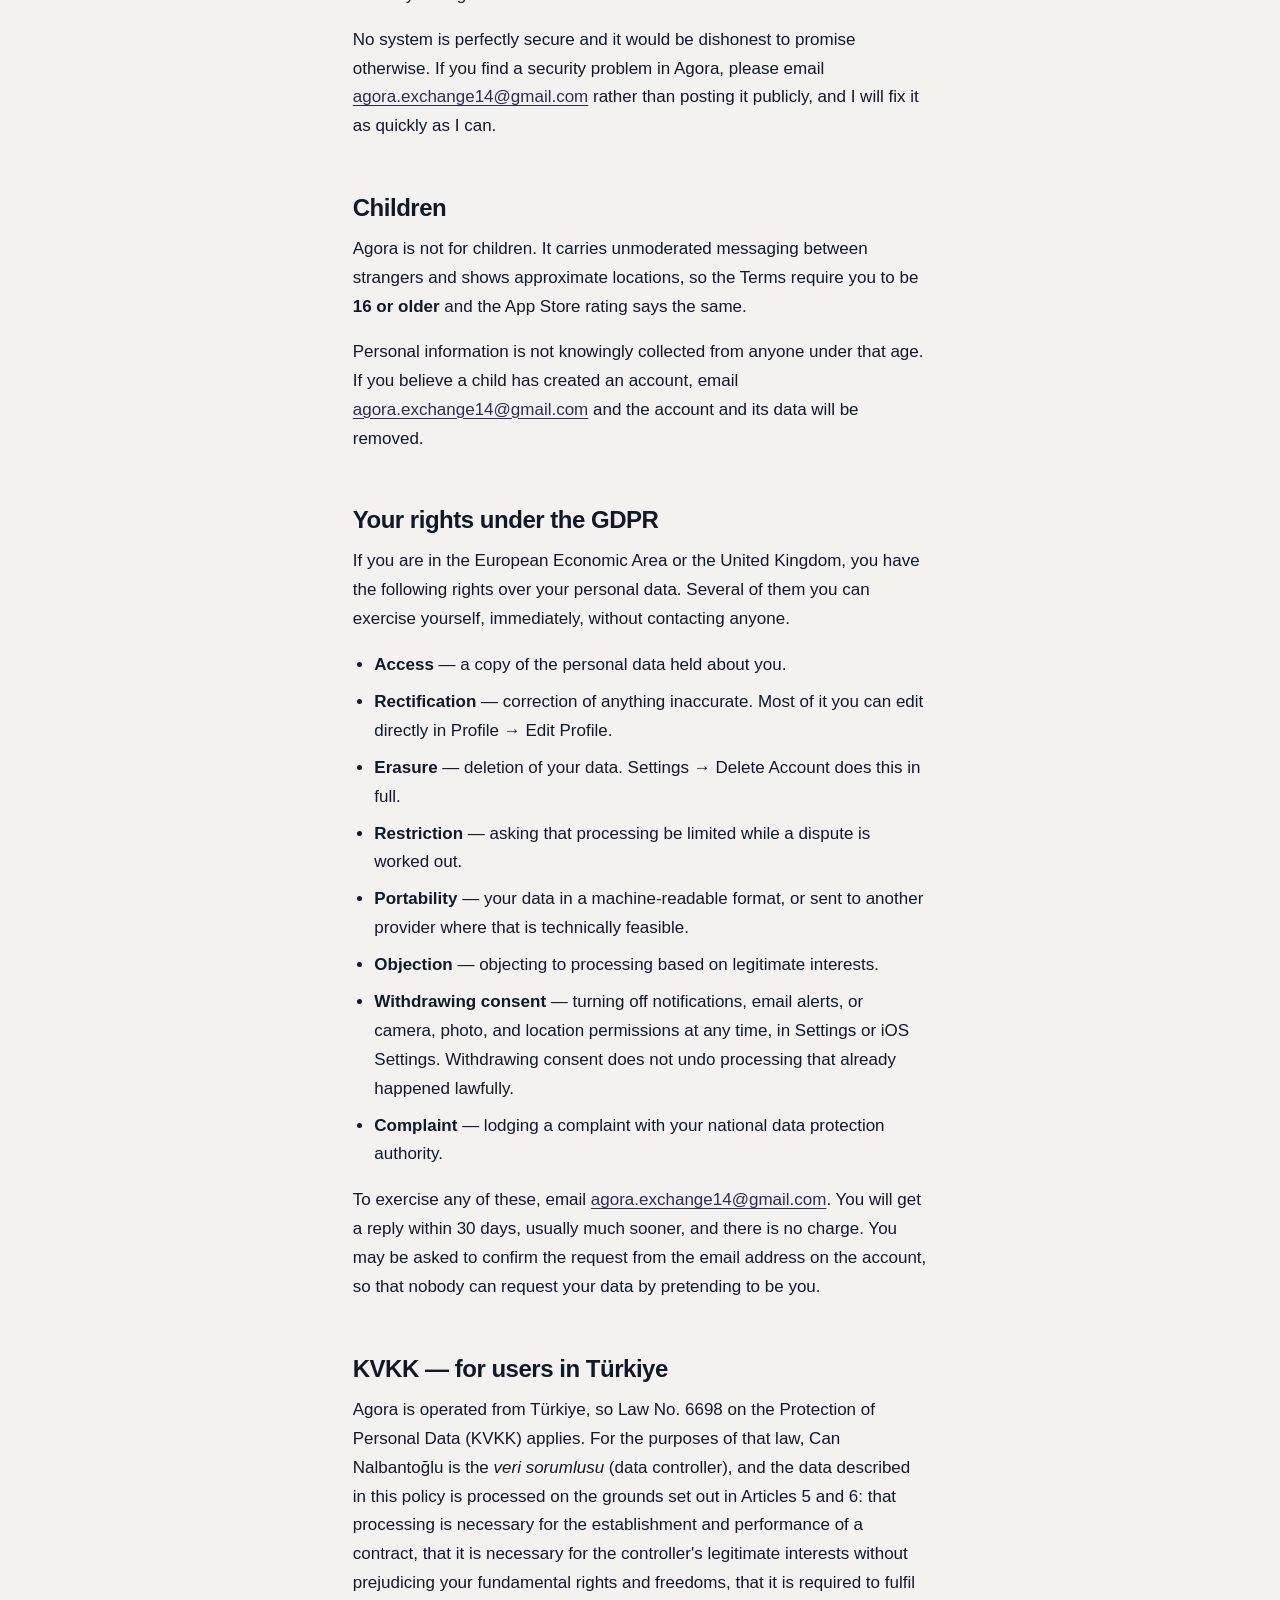
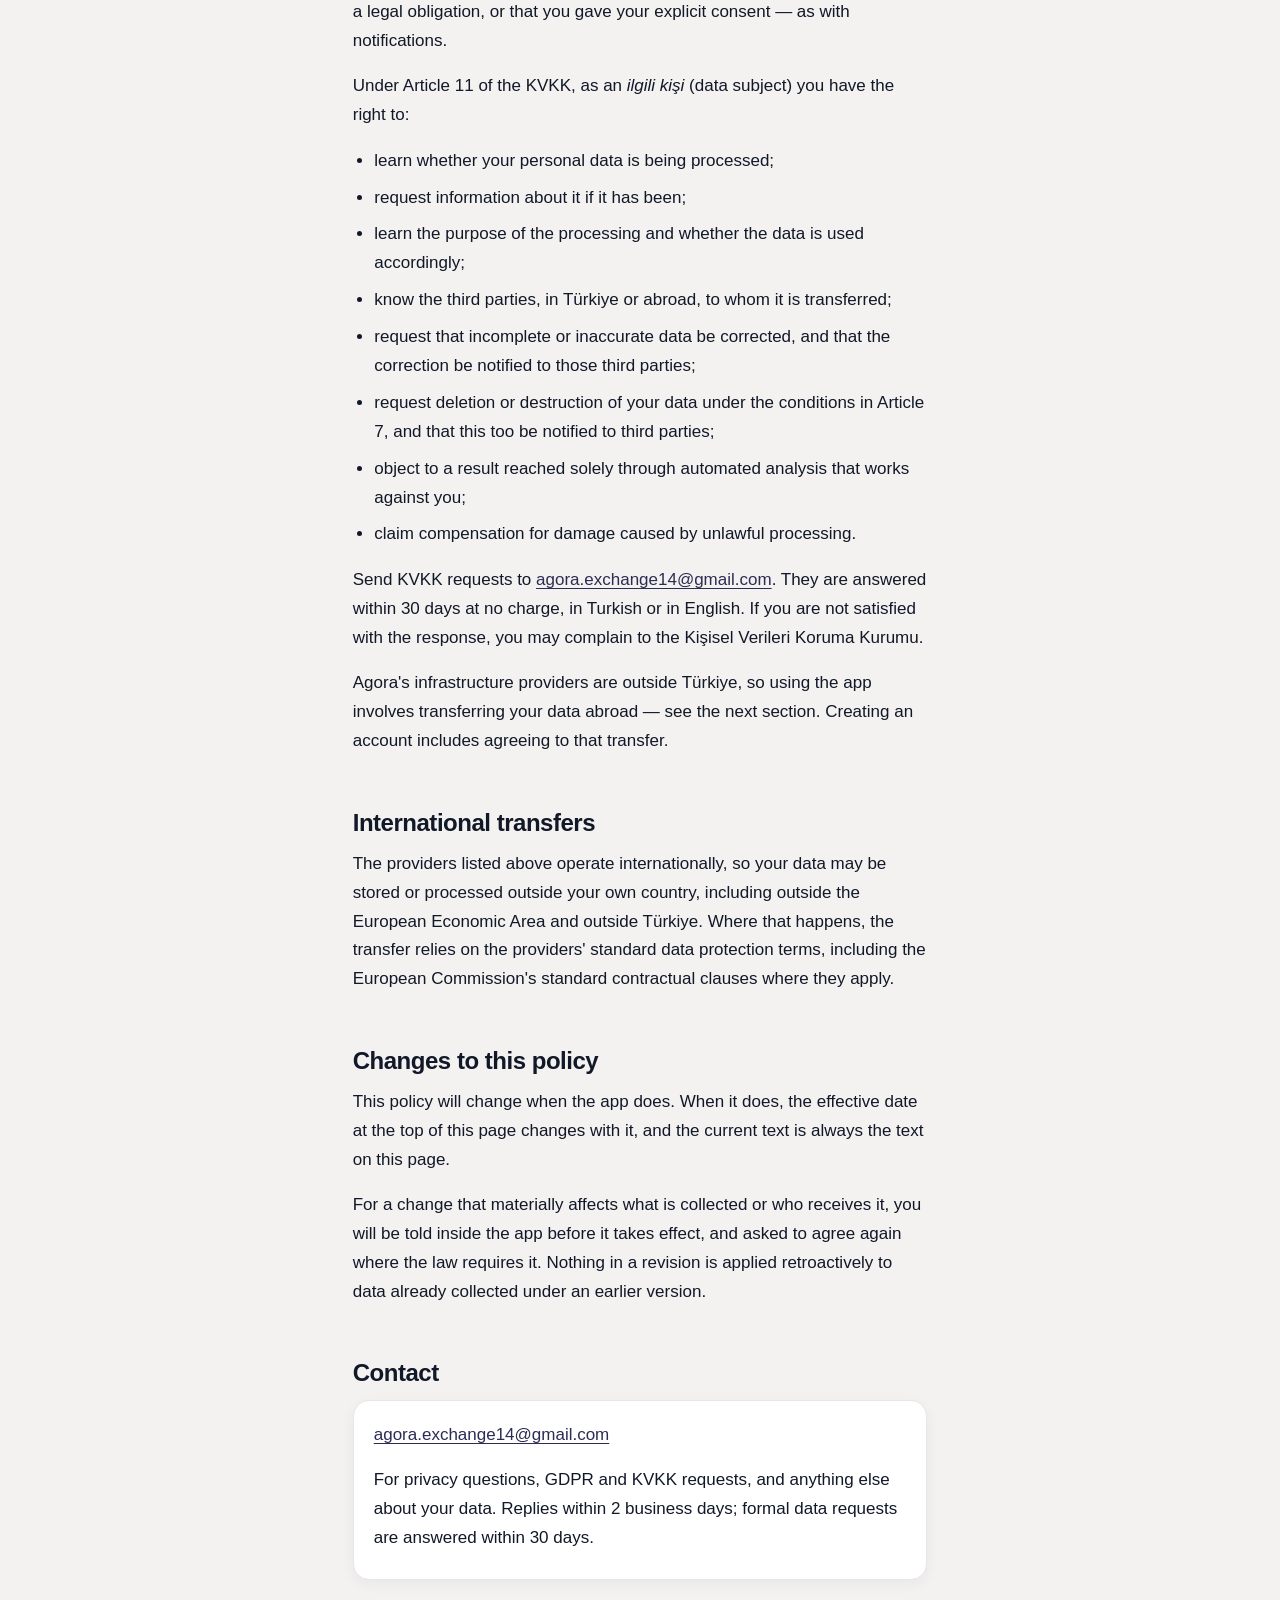
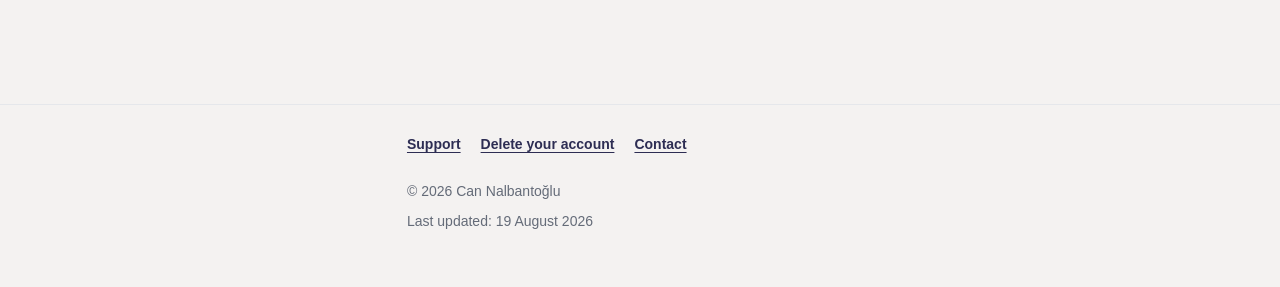
==== commit 197a09a3: "Minimum age is 16, not 17 Apple assigned a 16+ rating after the App Store Connect questionnaire. Upd" ====
--- a/privacy.html
+++ b/privacy.html
@@ -397,15 +397,15 @@
 
     <section id="children" aria-labelledby="children-heading">
       <h2 id="children-heading">Children</h2>
-      <!-- REVIEW THIS: your Terms require users to be 17 or older and the App
-           Store age rating is set to 17+, but the privacy policy shipped inside
-           the app says "not directed to children under 13". Those two do not
-           agree. Written as 17+ here to match the Terms and the rating; update
-           the in-app policy text to match. -->
+      <!-- 16+ is the age rating Apple assigned after the App Store Connect
+           questionnaire. It is stated in four places that must stay in step:
+           this section, tr/privacy.html, the in-app Terms (Eligibility) and the
+           in-app Privacy Policy (Children's Privacy). Change one, change all
+           four. -->
       <p>
         Agora is not for children. It carries unmoderated messaging between
         strangers and shows approximate locations, so the Terms require you to
-        be <strong>17 or older</strong> and the App Store rating says the same.
+        be <strong>16 or older</strong> and the App Store rating says the same.
       </p>
       <p>
         Personal information is not knowingly collected from anyone under that
--- a/style.css
+++ b/style.css
@@ -1,54 +1,67 @@
-/* Agora support site — one stylesheet, no build step, no external assets. */
+/* Agora support site — one stylesheet, no build step, no external assets.
+   Tuned to match the app: Helvetica, the #F4F2F1 / white card surfaces from
+   src/theme/colors.ts, the #2D2D53 brand indigo, 16px radii, soft shadows,
+   extrabold headings and wide-tracked uppercase labels. */
 
 :root {
   color-scheme: light dark;
 
-  /* Paper and ink. Warm neutrals, so the page reads like a printed page. */
-  --paper:        #fbf6ec;
-  --paper-raised: #fffdf8;
-  --ink:          #241e19;
-  --ink-soft:     #56493f;
-  --ink-faint:    #786b5d;
-  --rule:         #e3d7c4;
-  --rule-strong:  #cbb99e;
-
-  /* Wood, used only for the plank rule under the masthead. */
-  --wood:      #8a5a33;
-  --wood-dark: #6b4526;
-
-  /* Single accent, taken from the app's brand indigo (#2D2D53). */
+  /* Surfaces — lightColors in src/theme/colors.ts */
+  --bg:      #f4f2f1;   /* background1 */
+  --bg-alt:  #e9e4e2;   /* background2 */
+  --card:    #ffffff;   /* card        */
+
+  /* Text. textPrimary is the app's exact value; the two greys below are the
+     app's slate family darkened to clear WCAG AA — #6B7280 lands at 4.33 and
+     #9CA3AF at 2.28 against this background, which is fine at phone reading
+     distance and not fine on the web. */
+  --ink:       #111827;
+  --ink-soft:  #4b5563;
+  --ink-faint: #646b78;
+
+  /* Lines. The app's border token, kept for rules and dividers only. */
+  --rule:        #e5e7eb;
+  --rule-strong: #d6d9de;
+
+  /* Brand — colors.brand / tailwind primary */
   --accent:       #2d2d53;
-  --accent-hover: #16162e;
-  --accent-wash:  #ecebf3;
-
-  --focus: #b4531d;
-
-  --font-read: "Iowan Old Style", "Palatino Linotype", Palatino, "Book Antiqua",
-               Georgia, "Times New Roman", serif;
-  --font-ui:   -apple-system, BlinkMacSystemFont, "Segoe UI", Roboto,
-               "Helvetica Neue", Arial, sans-serif;
+  --accent-hover: #1c1c38;
+  --accent-wash:  #eaeaf1;
+
+  --focus: #2d2d53;
+
+  --shadow: 0 4px 14px rgba(17, 24, 39, 0.05);
+  --radius: 16px;
+  --radius-sm: 12px;
+
+  /* The app sets Helvetica as the default font family for every Text node
+     (src/app/_layout.tsx). */
+  --font: "Helvetica Neue", Helvetica, Arial, "Segoe UI", Roboto, sans-serif;
 
   --measure: 65ch;
 }
 
 @media (prefers-color-scheme: dark) {
   :root {
-    --paper:        #15120e;
-    --paper-raised: #1e1a15;
-    --ink:          #f1e8db;
-    --ink-soft:     #c8baa8;
-    --ink-faint:    #9b8d7e;
-    --rule:         #352b21;
-    --rule-strong:  #4a3d2f;
-
-    --wood:      #a06c40;
-    --wood-dark: #6b4526;
-
-    --accent:       #a6a6e6;
-    --accent-hover: #c6c6f2;
-    --accent-wash:  #23213a;
-
-    --focus: #e8a06a;
+    /* darkColors in src/theme/colors.ts */
+    --bg:      #0f1115;
+    --bg-alt:  #171a21;
+    --card:    #1b1f2a;
+
+    --ink:       #f9fafb;
+    --ink-soft:  #d1d5db;
+    --ink-faint: #9ca3af;
+
+    --rule:        #2b3140;
+    --rule-strong: #3a4152;
+
+    --accent:       #8b8bd9;
+    --accent-hover: #a9a9e6;
+    --accent-wash:  #23233a;
+
+    --focus: #a9a9e6;
+
+    --shadow: 0 4px 14px rgba(0, 0, 0, 0.3);
   }
 }
 
@@ -67,13 +80,12 @@
 
 body {
   margin: 0;
-  background: var(--paper);
+  background: var(--bg);
   color: var(--ink);
-  font-family: var(--font-read);
+  font-family: var(--font);
   font-size: 1.0625rem;
-  line-height: 1.75;
-  /* Anchored headings clear the top of the viewport. */
-  text-rendering: optimizeLegibility;
+  line-height: 1.7;
+  -webkit-font-smoothing: antialiased;
 }
 
 /* ── Skip link ─────────────────────────────────────────── */
@@ -85,15 +97,13 @@
   background: var(--accent);
   color: #fff;
   padding: 0.6rem 1rem;
-  font-family: var(--font-ui);
   font-size: 0.9rem;
+  font-weight: 600;
+  border-radius: var(--radius-sm);
   z-index: 10;
 }
 
-.skip-link:focus {
-  left: 0.5rem;
-  top: 0.5rem;
-}
+.skip-link:focus { left: 0.5rem; top: 0.5rem; }
 
 /* ── Layout ────────────────────────────────────────────── */
 
@@ -108,97 +118,135 @@
   padding-bottom: 3rem;
 }
 
-section + section {
-  margin-top: 3.25rem;
-}
+section + section { margin-top: 3.25rem; }
 
 /* ── Masthead ──────────────────────────────────────────── */
 
 .masthead {
-  padding: 2.75rem 0 1.75rem;
-  /* The plank: a wood-toned rule with a little grain in it. */
-  border-bottom: 4px solid var(--wood);
-  background-image: repeating-linear-gradient(
-    90deg,
-    transparent 0 7px,
-    rgba(107, 69, 38, 0.05) 7px 8px
-  );
-  background-position: bottom;
-  background-size: 100% 4px;
-  background-repeat: no-repeat;
+  padding: 2.75rem 0 1.5rem;
+  background: var(--bg);
+  border-bottom: 1px solid var(--rule);
 }
 
 .masthead h1 {
-  font-size: 2.5rem;
-  line-height: 1.15;
-  letter-spacing: -0.015em;
+  font-size: 2.375rem;
+  line-height: 1.1;
+  letter-spacing: -0.025em;
   margin: 0 0 0.5rem;
-  font-weight: 600;
+  font-weight: 800;
 }
 
 .masthead .lede {
   margin: 0 0 1.5rem;
   color: var(--ink-soft);
-  font-size: 1.125rem;
-}
-
+  font-size: 1.0625rem;
+}
+
+/* The app's tracking-widest uppercase section labels. */
 .eyebrow {
-  font-family: var(--font-ui);
-  font-size: 0.75rem;
-  letter-spacing: 0.14em;
+  font-size: 0.6875rem;
+  font-weight: 800;
+  letter-spacing: 0.16em;
   text-transform: uppercase;
-  color: var(--ink-faint);
-  margin: 0 0 0.75rem;
+  color: var(--accent);
+  margin: 0 0 0.65rem;
 }
 
 /* ── Navigation ────────────────────────────────────────── */
+
+.navrow {
+  display: flex;
+  flex-wrap: wrap;
+  align-items: baseline;
+  justify-content: space-between;
+  gap: 0.75rem 1.5rem;
+}
 
 .sitenav ul {
   list-style: none;
   display: flex;
   flex-wrap: wrap;
-  gap: 0.5rem 1.5rem;
+  gap: 0.5rem 0.5rem;
   margin: 0;
   padding: 0;
-  font-family: var(--font-ui);
   font-size: 0.9375rem;
 }
 
+/* Pills, the way the app renders its filter and status chips. */
 .sitenav a {
+  display: inline-block;
   text-decoration: none;
+  color: var(--ink-soft);
+  background: var(--card);
+  border: 1px solid var(--rule);
+  border-radius: 999px;
+  padding: 0.35rem 0.85rem;
+  font-weight: 600;
+}
+
+.sitenav a:hover {
+  color: var(--accent);
+  border-color: var(--accent);
+}
+
+.sitenav [aria-current="page"] {
+  background: var(--accent);
+  border-color: var(--accent);
+  color: #fff;
+}
+
+.sitenav [aria-current="page"]:hover {
+  color: #fff;
+  background: var(--accent-hover);
+  border-color: var(--accent-hover);
+}
+
+.langswitch {
+  display: flex;
+  align-items: baseline;
+  gap: 0.5rem;
+  margin: 0;
+  font-size: 0.875rem;
+  color: var(--ink-faint);
+}
+
+.langswitch .sep { color: var(--rule-strong); }
+
+.langswitch a {
+  text-decoration: none;
+  font-weight: 600;
   border-bottom: 1px solid var(--rule-strong);
   padding-bottom: 2px;
 }
 
-.sitenav a:hover { border-bottom-color: var(--accent); }
-
-.sitenav [aria-current="page"] {
+.langswitch a:hover { border-bottom-color: var(--accent); }
+
+.langswitch .current {
   color: var(--ink);
-  border-bottom-color: var(--wood);
-  font-weight: 600;
+  font-weight: 700;
 }
 
 /* ── Headings ──────────────────────────────────────────── */
 
 h2 {
-  font-size: 1.625rem;
+  font-size: 1.5rem;
   line-height: 1.25;
-  font-weight: 600;
-  letter-spacing: -0.01em;
+  font-weight: 800;
+  letter-spacing: -0.02em;
   margin: 0 0 0.75rem;
   scroll-margin-top: 1.5rem;
 }
 
 h3 {
-  font-size: 1.1875rem;
+  font-size: 1.125rem;
   line-height: 1.35;
-  font-weight: 600;
+  font-weight: 700;
+  letter-spacing: -0.01em;
   margin: 2rem 0 0.5rem;
   scroll-margin-top: 1.5rem;
 }
 
 h4 {
-  font-family: var(--font-ui);
   font-size: 0.9375rem;
   font-weight: 700;
   margin: 1.5rem 0 0.4rem;
@@ -210,6 +258,7 @@
 
 a {
   color: var(--accent);
+  font-weight: 500;
   text-underline-offset: 0.18em;
   text-decoration-thickness: 1px;
 }
@@ -221,7 +270,7 @@
 .skip-link:focus-visible {
   outline: 3px solid var(--focus);
   outline-offset: 3px;
-  border-radius: 2px;
+  border-radius: 4px;
 }
 
 /* ── Lists ─────────────────────────────────────────────── */
@@ -239,7 +288,7 @@
 ol.steps > li {
   counter-increment: step;
   position: relative;
-  padding-left: 2.25rem;
+  padding-left: 2.5rem;
   margin-bottom: 0.9rem;
 }
 
@@ -247,43 +296,65 @@
   content: counter(step);
   position: absolute;
   left: 0;
-  top: 0.15rem;
-  font-family: var(--font-ui);
+  top: 0.1rem;
   font-size: 0.8125rem;
+  font-weight: 800;
+  color: #fff;
+  background: var(--accent);
+  width: 1.75rem;
+  height: 1.75rem;
+  line-height: 1.75rem;
+  text-align: center;
+  border-radius: 999px;
+}
+
+/* ── Cards ─────────────────────────────────────────────── */
+
+.contact {
+  background: var(--card);
+  border: 1px solid var(--rule);
+  border-radius: var(--radius);
+  box-shadow: var(--shadow);
+  padding: 1.25rem 1.25rem 0.6rem;
+  margin: 0 0 1.25rem;
+}
+
+.contact .address {
+  font-size: 1.0625rem;
   font-weight: 700;
-  color: var(--accent);
-  background: var(--accent-wash);
-  width: 1.6rem;
-  height: 1.6rem;
-  line-height: 1.6rem;
-  text-align: center;
-  border-radius: 50%;
-}
-
-/* ── Contact block ─────────────────────────────────────── */
-
-.contact {
-  background: var(--paper-raised);
+  word-break: break-word;
+}
+
+.note {
+  font-size: 0.9375rem;
+  line-height: 1.6;
+  color: var(--ink-soft);
+  background: var(--bg-alt);
   border: 1px solid var(--rule);
-  border-left: 4px solid var(--wood);
-  padding: 1.25rem 1.25rem 0.5rem;
-  margin: 0 0 1.25rem;
-}
-
-.contact .address {
-  font-family: var(--font-ui);
-  font-size: 1.0625rem;
-  font-weight: 600;
-  word-break: break-word;
+  border-radius: var(--radius);
+  padding: 1rem 1.15rem;
+  margin: 1.25rem 0;
+}
+
+.note > *:last-child { margin-bottom: 0; }
+
+.meta {
+  font-size: 0.875rem;
+  color: var(--ink-faint);
+  margin: 0 0 2rem;
 }
 
 /* ── Question index ────────────────────────────────────── */
 
 .index-list {
   list-style: none;
-  padding: 0;
-  margin: 0 0 2rem;
-  border-top: 1px solid var(--rule);
+  padding: 0.35rem 0;
+  margin: 0 0 1.75rem;
+  background: var(--card);
+  border: 1px solid var(--rule);
+  border-radius: var(--radius);
+  box-shadow: var(--shadow);
+  overflow: hidden;
 }
 
 .index-list li {
@@ -291,33 +362,46 @@
   border-bottom: 1px solid var(--rule);
 }
 
+.index-list li:last-child { border-bottom: none; }
+
 .index-list a {
   display: block;
-  padding: 0.6rem 0;
+  padding: 0.7rem 1.15rem;
   text-decoration: none;
-  font-family: var(--font-ui);
   font-size: 0.9375rem;
-}
-
-.index-list a:hover { text-decoration: underline; }
+  font-weight: 600;
+}
+
+.index-list a:hover { background: var(--bg-alt); }
 
 /* ── FAQ entries ───────────────────────────────────────── */
 
 .qa {
-  border-bottom: 1px solid var(--rule);
-  padding-bottom: 1rem;
-  margin-bottom: 1.5rem;
+  background: var(--card);
+  border: 1px solid var(--rule);
+  border-radius: var(--radius);
+  box-shadow: var(--shadow);
+  padding: 0.35rem 1.15rem 0.9rem;
+  margin-bottom: 0.9rem;
   scroll-margin-top: 1.5rem;
 }
 
 .qa > summary {
-  font-size: 1.1875rem;
-  font-weight: 600;
+  font-size: 1.0625rem;
+  font-weight: 700;
+  letter-spacing: -0.01em;
   line-height: 1.35;
   cursor: pointer;
   list-style: none;
-  padding: 0.5rem 0 0.5rem 1.5rem;
+  padding: 0.75rem 0 0.6rem 1.5rem;
   position: relative;
+}
+
+.qa > summary h3 {
+  display: inline;
+  font: inherit;
+  letter-spacing: inherit;
+  margin: 0;
 }
 
 .qa > summary::-webkit-details-marker { display: none; }
@@ -325,92 +409,76 @@
 .qa > summary::before {
   content: "";
   position: absolute;
-  left: 0.15rem;
-  top: 1.15rem;
-  width: 0.5rem;
-  height: 0.5rem;
-  border-right: 2px solid var(--wood);
-  border-bottom: 2px solid var(--wood);
+  left: 0.2rem;
+  top: 1.3rem;
+  width: 0.45rem;
+  height: 0.45rem;
+  border-right: 2px solid var(--accent);
+  border-bottom: 2px solid var(--accent);
   transform: rotate(-45deg);
   transition: transform 0.15s ease;
 }
 
 .qa[open] > summary::before {
   transform: rotate(45deg);
-  top: 1rem;
+  top: 1.2rem;
 }
 
 @media (prefers-reduced-motion: reduce) {
   .qa > summary::before { transition: none; }
 }
 
-.qa:target > summary { color: var(--accent); }
+.qa:target { border-color: var(--accent); }
 
 .qa-body > *:last-child { margin-bottom: 0; }
 
 .permalink {
-  font-family: var(--font-ui);
+  display: inline-block;
+  margin-top: 0.35rem;
   font-size: 0.8125rem;
+  font-weight: 600;
   color: var(--ink-faint);
   text-decoration: none;
-  border-bottom: 1px dotted var(--rule-strong);
+  border-bottom: 1px solid var(--rule-strong);
 }
 
 .permalink:hover { color: var(--accent); }
 
-/* ── Notes and callouts ────────────────────────────────── */
-
-.note {
-  font-family: var(--font-ui);
-  font-size: 0.9375rem;
-  line-height: 1.6;
-  color: var(--ink-soft);
-  background: var(--paper-raised);
-  border: 1px solid var(--rule);
-  padding: 0.9rem 1.1rem;
-  margin: 1.25rem 0;
-}
-
-.note > *:last-child { margin-bottom: 0; }
-
-.meta {
-  font-family: var(--font-ui);
-  font-size: 0.875rem;
-  color: var(--ink-faint);
-  margin: 0 0 2rem;
-}
-
-/* ── Definition-style data table ───────────────────────── */
+/* ── Tables ────────────────────────────────────────────── */
 
 .table-scroll {
   overflow-x: auto;
   margin: 1.25rem 0;
   border: 1px solid var(--rule);
+  border-radius: var(--radius);
+  box-shadow: var(--shadow);
+  background: var(--card);
 }
 
 table {
   border-collapse: collapse;
   width: 100%;
   min-width: 32rem;
-  font-family: var(--font-ui);
   font-size: 0.9375rem;
   line-height: 1.55;
-  background: var(--paper-raised);
+  background: var(--card);
 }
 
 th, td {
   text-align: left;
   vertical-align: top;
-  padding: 0.7rem 0.85rem;
+  padding: 0.75rem 0.95rem;
   border-bottom: 1px solid var(--rule);
 }
 
 thead th {
-  font-size: 0.75rem;
-  letter-spacing: 0.08em;
+  font-size: 0.6875rem;
+  font-weight: 800;
+  letter-spacing: 0.14em;
   text-transform: uppercase;
   color: var(--ink-faint);
-  border-bottom: 1px solid var(--rule-strong);
+  background: var(--bg-alt);
+  border-bottom: 1px solid var(--rule);
 }
 
 tbody tr:last-child td { border-bottom: none; }
@@ -421,7 +489,6 @@
   border-top: 1px solid var(--rule);
   margin-top: 3.5rem;
   padding: 1.75rem 0 3rem;
-  font-family: var(--font-ui);
   font-size: 0.875rem;
   color: var(--ink-faint);
 }
@@ -435,6 +502,8 @@
   margin: 0 0 1rem;
 }
 
+.sitefooter a { font-weight: 600; }
+
 .sitefooter p { margin: 0 0 0.35rem; }
 
 /* ── Small screens ─────────────────────────────────────── */
@@ -442,60 +511,17 @@
 @media (max-width: 30rem) {
   body { font-size: 1rem; }
   .masthead { padding-top: 2rem; }
-  .masthead h1 { font-size: 2.125rem; }
-  h2 { font-size: 1.4375rem; }
-  .qa > summary { font-size: 1.0625rem; }
+  .masthead h1 { font-size: 2rem; }
+  h2 { font-size: 1.375rem; }
+  .qa { padding-left: 0.9rem; padding-right: 0.9rem; }
+  .qa > summary { font-size: 1rem; }
 }
 
 /* ── Print ─────────────────────────────────────────────── */
 
 @media print {
-  .sitenav, .skip-link, .index-list { display: none; }
+  .sitenav, .skip-link, .index-list, .langswitch { display: none; }
   body { background: #fff; color: #000; }
+  .qa, .contact, .table-scroll, .note { box-shadow: none; }
   .qa[open] > summary::before { display: none; }
 }
-
-/* A single heading is legal inside <summary>; it must not bring its own
-   block-level sizing along with it. */
-.qa > summary h3 {
-  display: inline;
-  font: inherit;
-  margin: 0;
-}
-
-/* ── Navigation row: site links, then the language switch ── */
-
-.navrow {
-  display: flex;
-  flex-wrap: wrap;
-  align-items: baseline;
-  justify-content: space-between;
-  gap: 0.75rem 1.5rem;
-}
-
-.langswitch {
-  display: flex;
-  align-items: baseline;
-  gap: 0.5rem;
-  margin: 0;
-  font-family: var(--font-ui);
-  font-size: 0.875rem;
-  color: var(--ink-faint);
-}
-
-.langswitch .sep {
-  color: var(--rule-strong);
-}
-
-.langswitch a {
-  text-decoration: none;
-  border-bottom: 1px solid var(--rule-strong);
-  padding-bottom: 2px;
-}
-
-.langswitch a:hover { border-bottom-color: var(--accent); }
-
-.langswitch .current {
-  color: var(--ink);
-  font-weight: 600;
-}
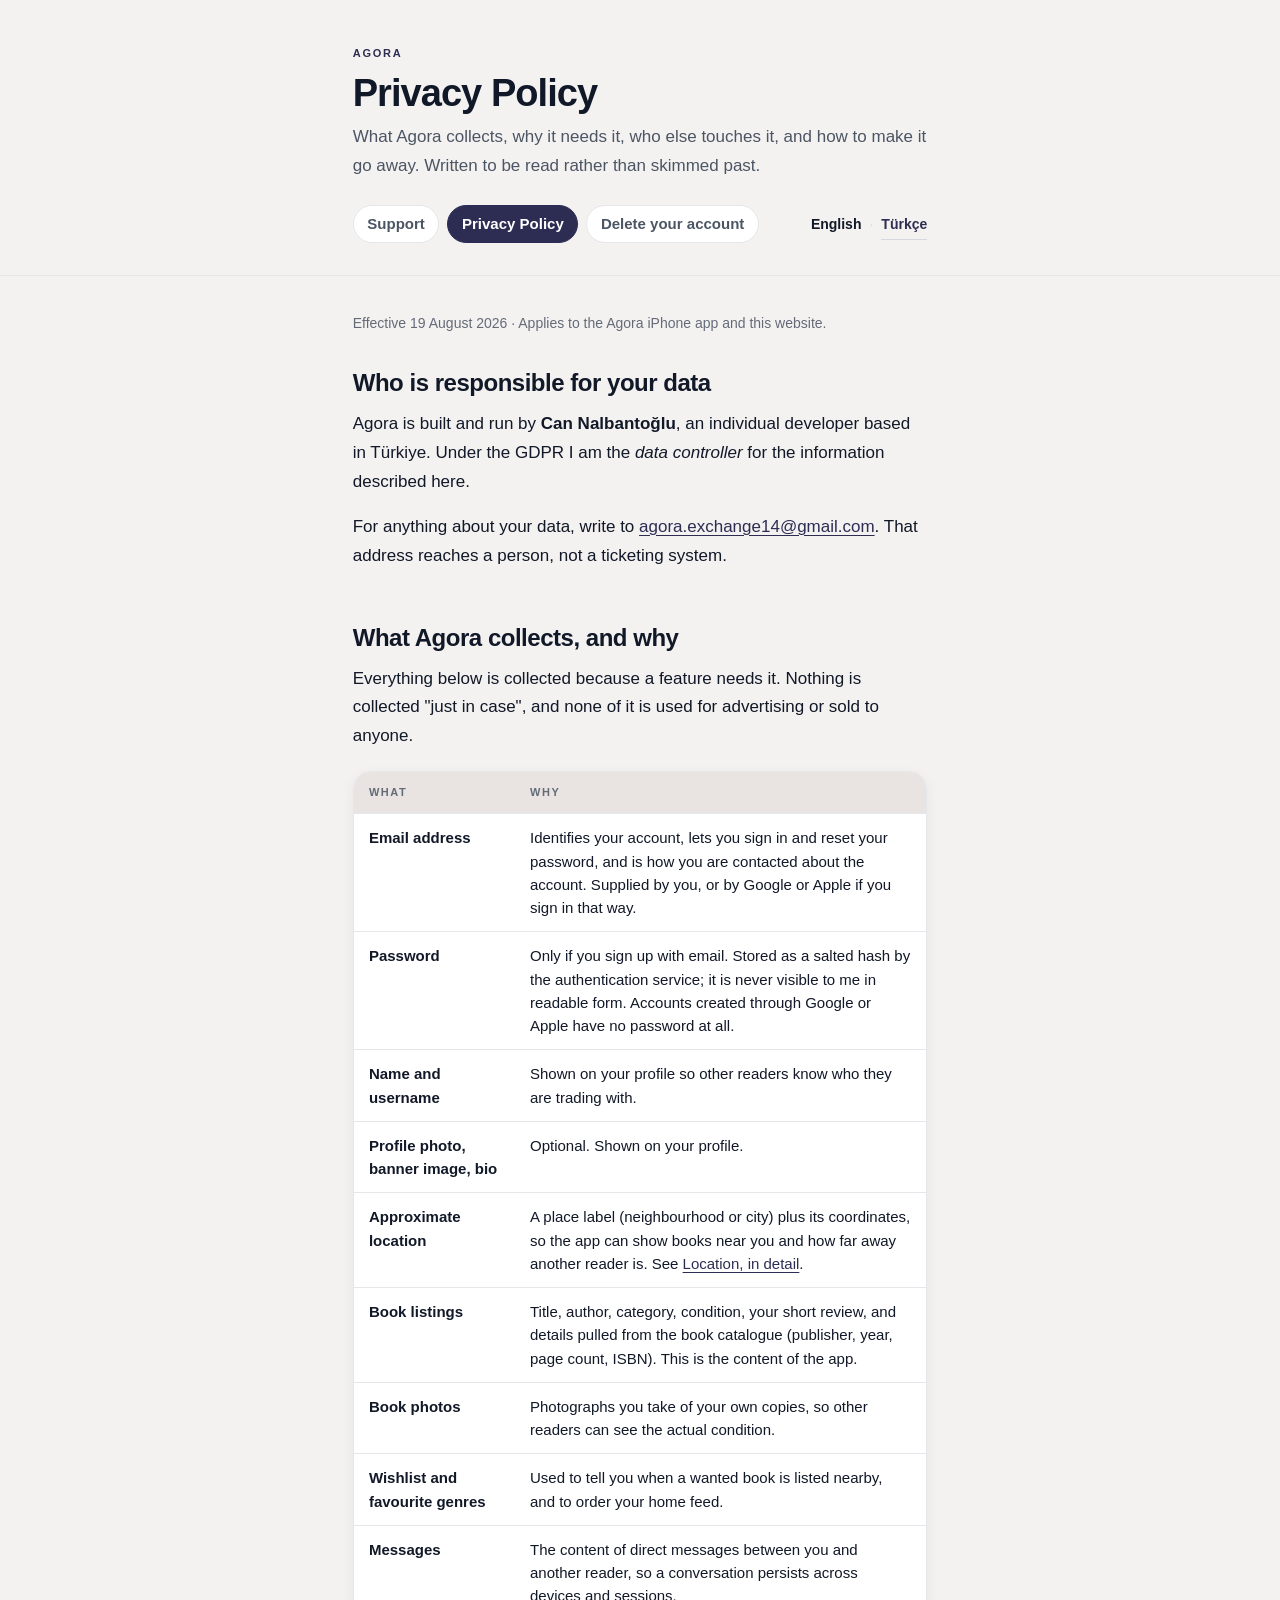
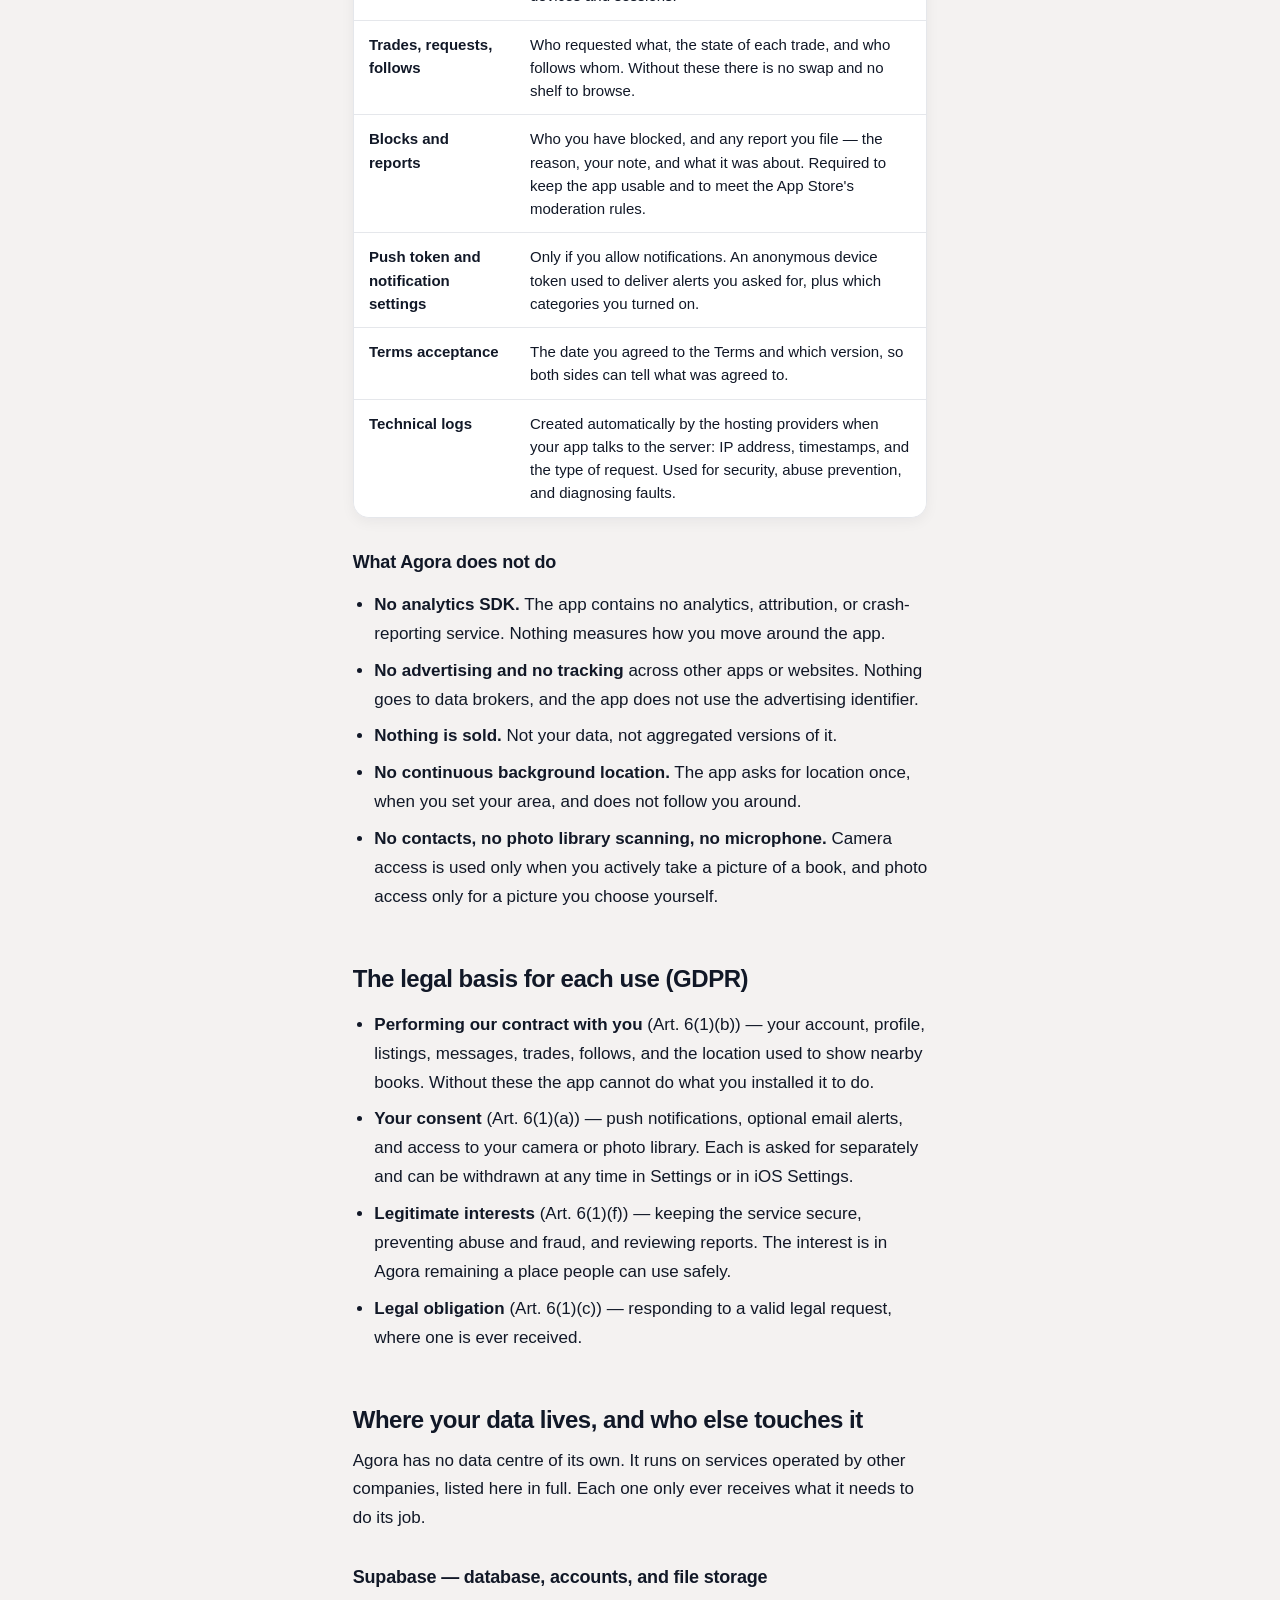
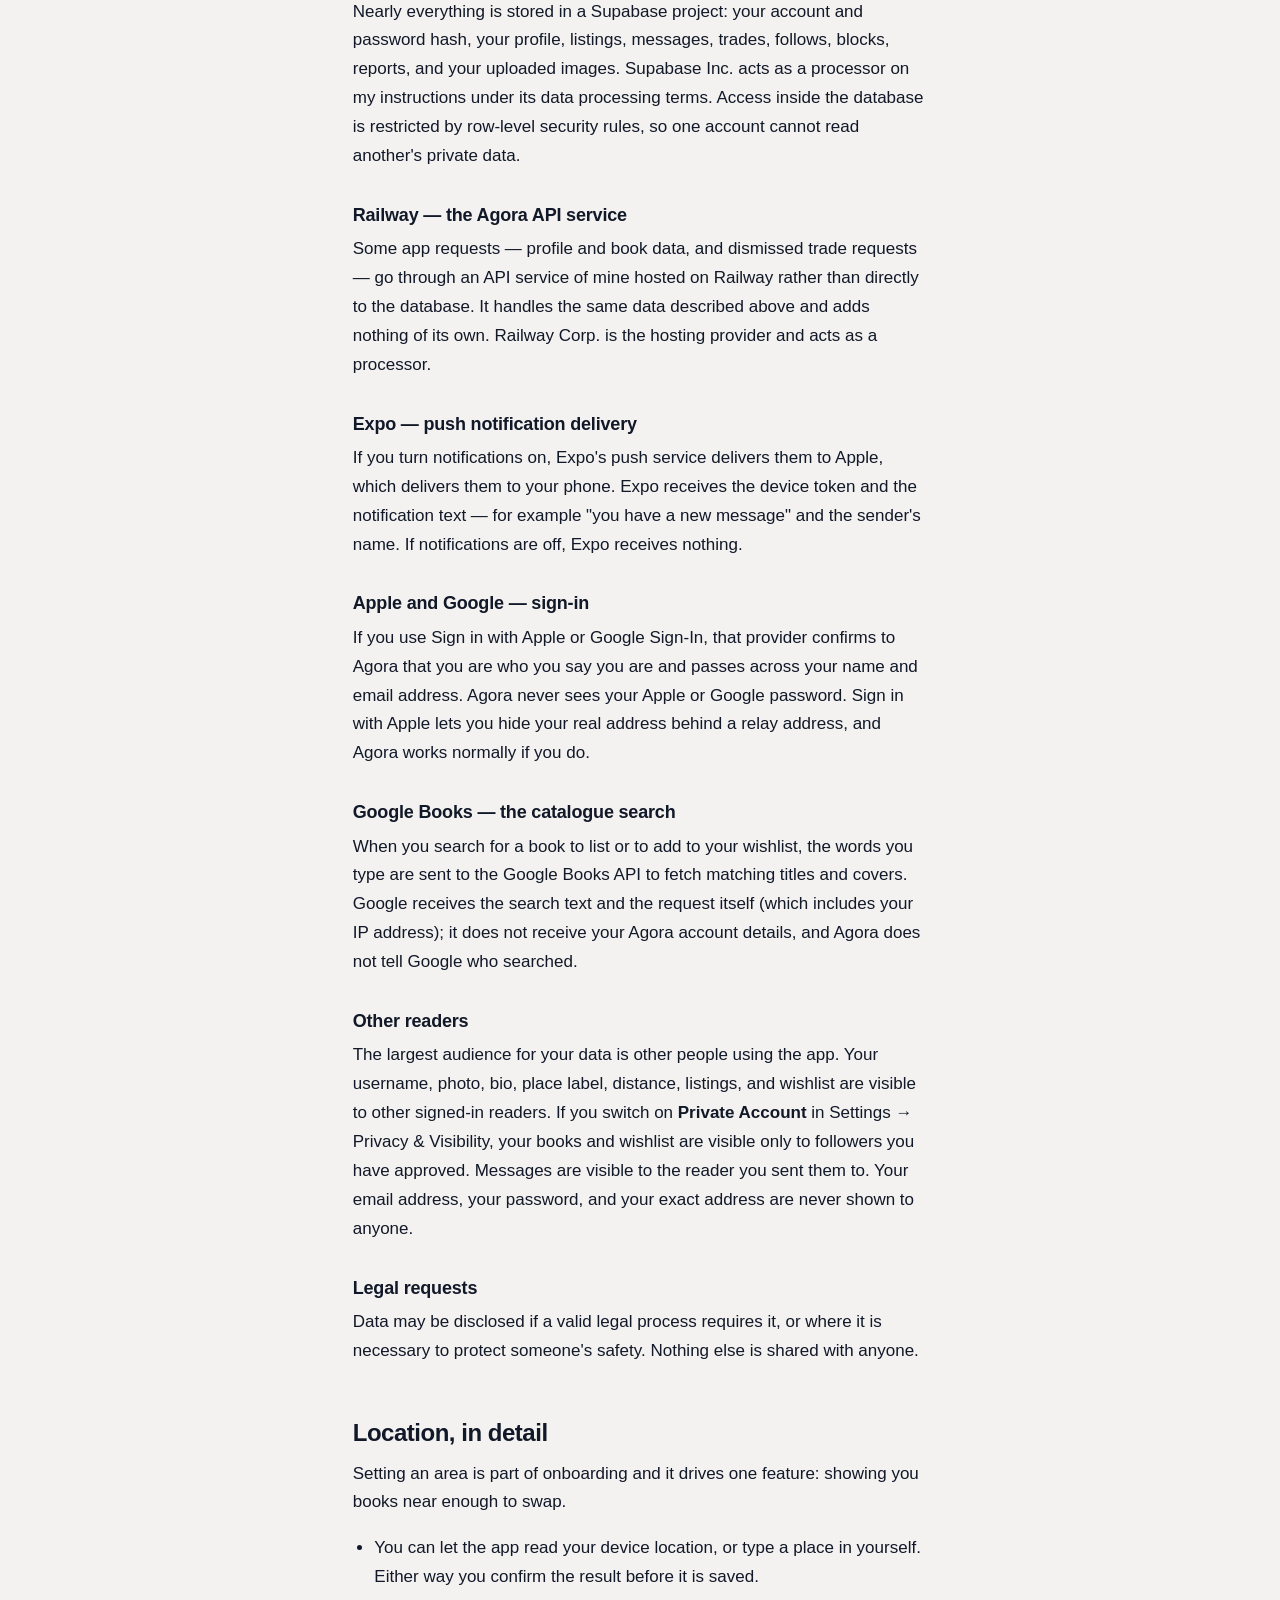
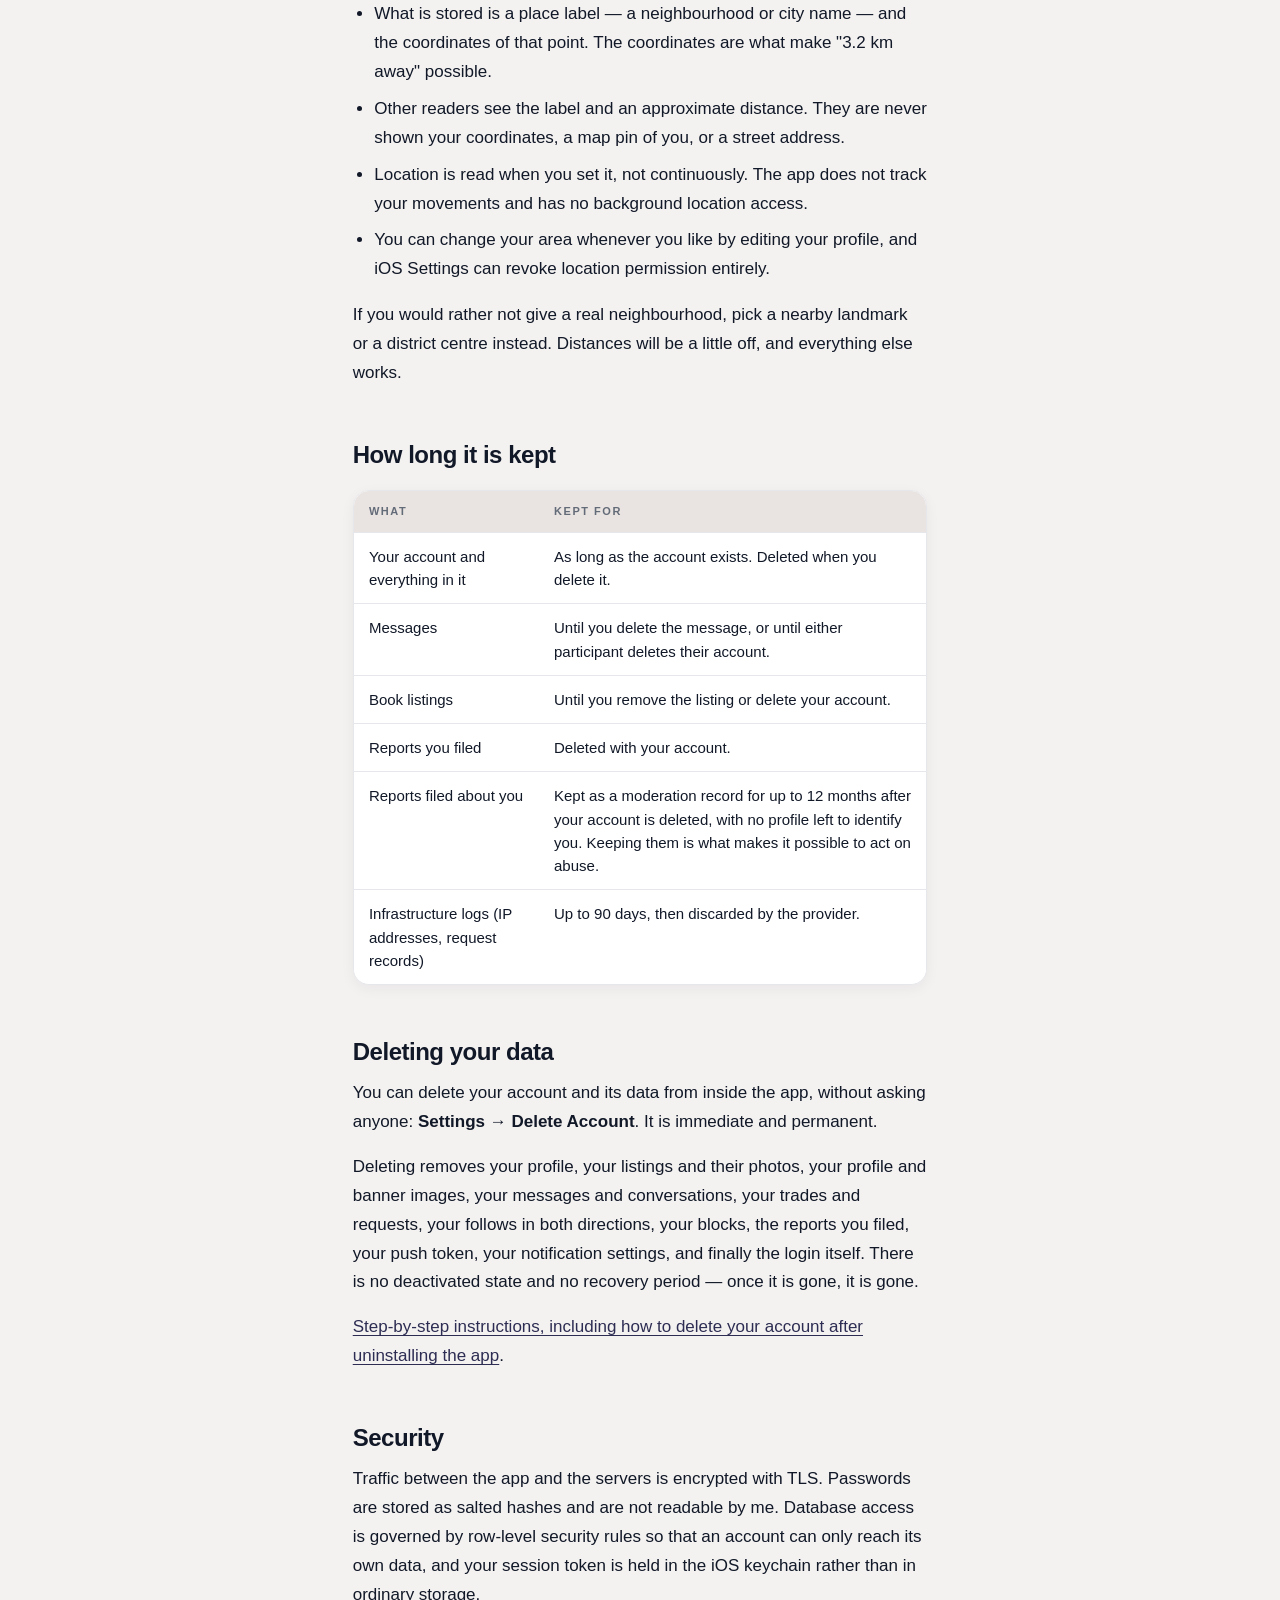
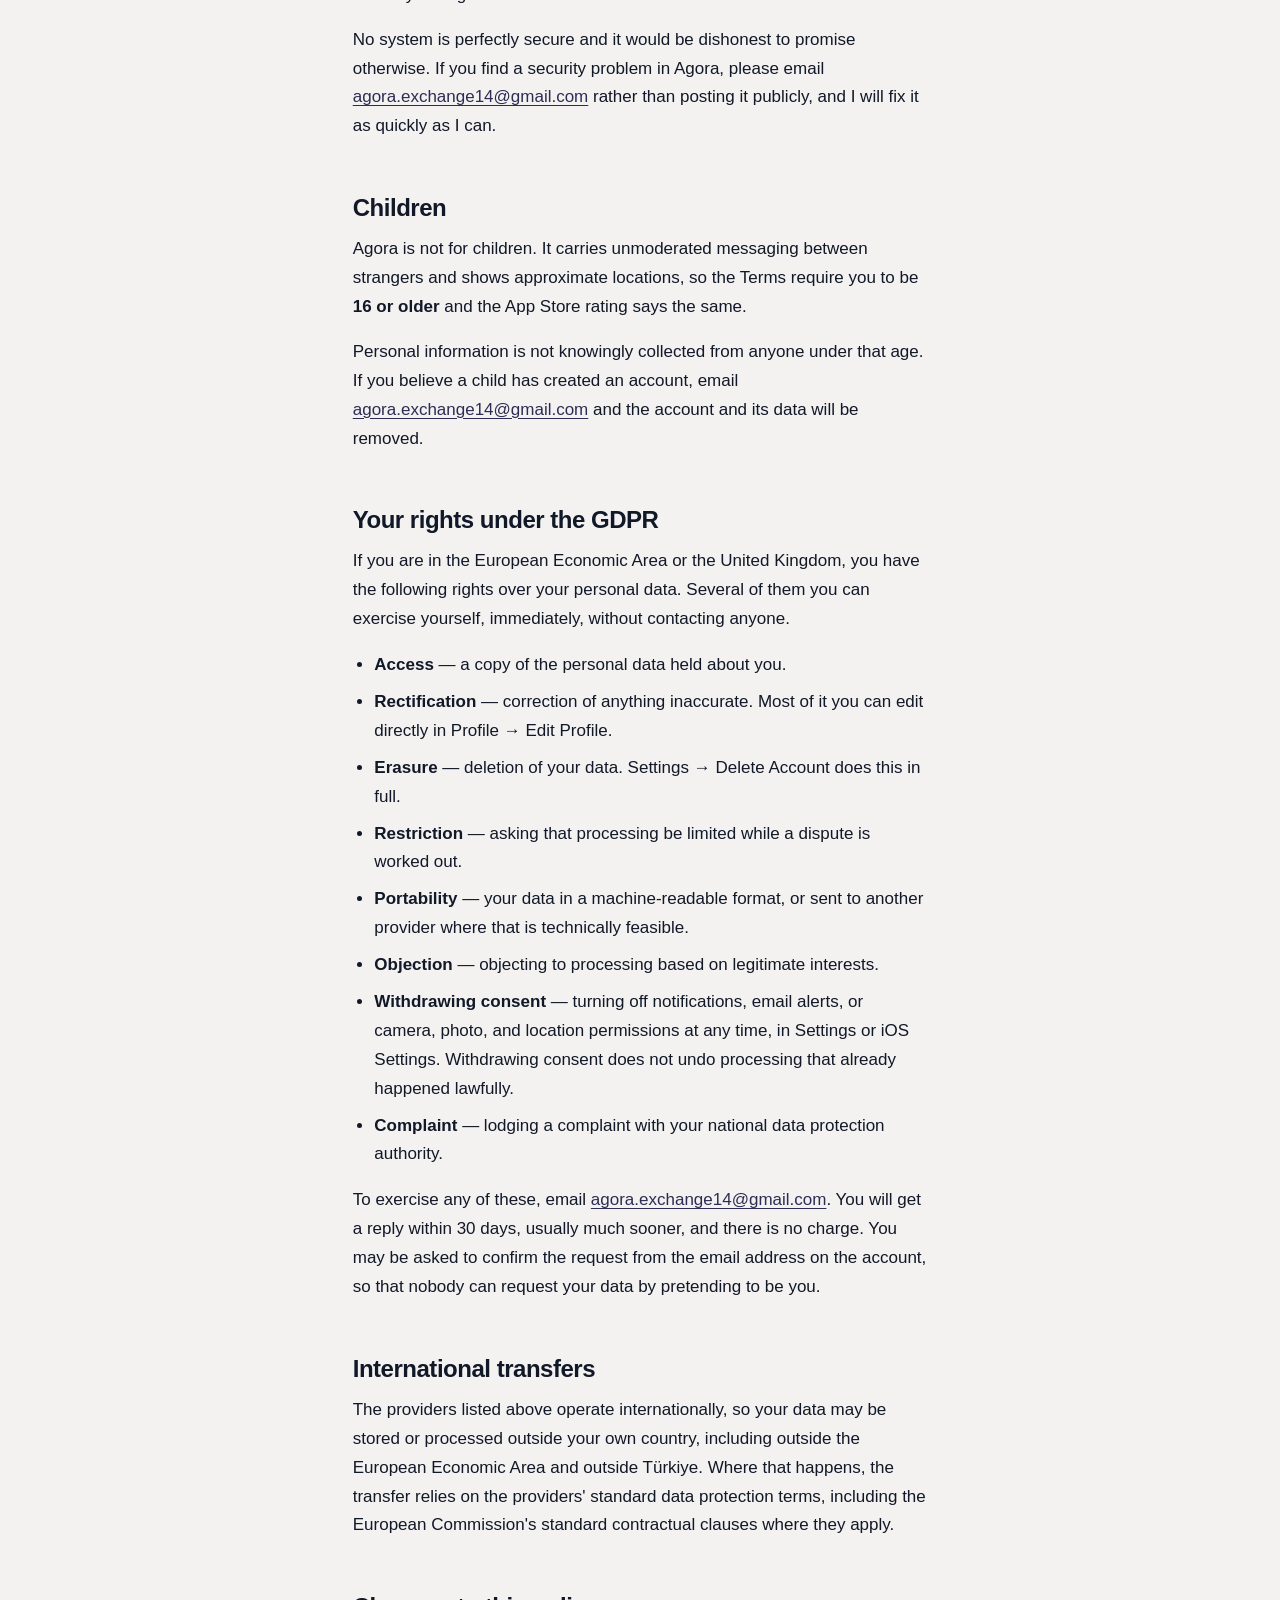
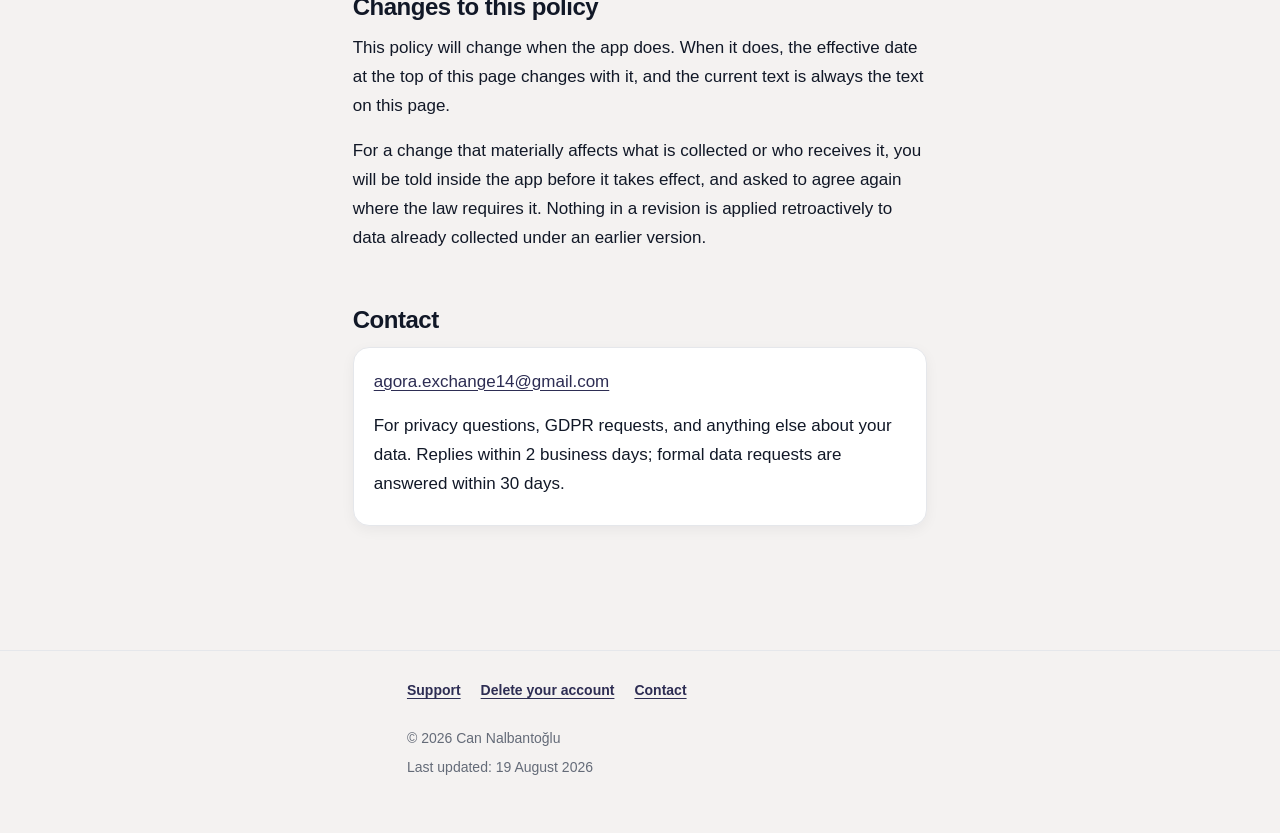
==== commit 4cb9d05b: "Remove the KVKK section from the privacy policy Removed in both languages at the owner's request: th" ====
--- a/privacy.html
+++ b/privacy.html
@@ -3,7 +3,7 @@
 <head>
 <meta charset="utf-8">
 <meta name="viewport" content="width=device-width, initial-scale=1">
-<meta name="description" content="The privacy policy for Agora, a book trading app for iPhone: what is collected, why, who processes it, how long it is kept, and how to have it deleted. Includes GDPR and KVKK rights.">
+<meta name="description" content="The privacy policy for Agora, a book trading app for iPhone: what is collected, why, who processes it, how long it is kept, and how to have it deleted. Includes GDPR data-subject rights.">
 <meta name="theme-color" content="#fbf6ec" media="(prefers-color-scheme: light)">
 <meta name="theme-color" content="#15120e" media="(prefers-color-scheme: dark)">
 <title>Agora — Privacy Policy</title>
@@ -49,16 +49,13 @@
 
     <section id="who-we-are" aria-labelledby="who-we-are-heading">
       <h2 id="who-we-are-heading">Who is responsible for your data</h2>
-      <!-- REVIEW THIS: written as an individual developer operating from
-           Türkiye, because that is what the App Store account and the KVKK
-           requirement imply. If Agora is registered as a company, or if you are
-           legally required to publish a trade address or a VERBIS registration
-           number, replace this paragraph. -->
+      <!-- REVIEW THIS: written as an individual developer. If Agora is
+           registered as a company, or if you are legally required to publish a
+           trade address, replace this paragraph. -->
       <p>
         Agora is built and run by <strong>Can Nalbantoğlu</strong>, an
         individual developer based in Türkiye. Under the GDPR I am the
-        <em>data controller</em> for the information described here; under
-        Türkiye's KVKK I am the <em>veri sorumlusu</em>.
+        <em>data controller</em> for the information described here.
       </p>
       <p>
         For anything about your data, write to
@@ -442,53 +439,6 @@
       </p>
     </section>
 
-    <section id="kvkk" aria-labelledby="kvkk-heading">
-      <h2 id="kvkk-heading">KVKK — for users in Türkiye</h2>
-      <!-- REVIEW THIS: KVKK compliance for an individual developer may also
-           involve VERBIS registration depending on the thresholds that apply to
-           you. The substance of Article 11 is stated accurately below in
-           English; the Turkish text at tr/privacy.html#kvkk is the version a
-           Turkish reader (or the Kurum) would actually rely on, so have that
-           one read by a local lawyer, and keep the two in step. -->
-      <p>
-        Agora is operated from Türkiye, so Law No. 6698 on the Protection of
-        Personal Data (KVKK) applies. For the purposes of that law, Can
-        Nalbantoğlu is the <em>veri sorumlusu</em> (data controller), and the
-        data described in this policy is processed on the grounds set out in
-        Articles 5 and 6: that processing is necessary for the establishment and
-        performance of a contract, that it is necessary for the controller's
-        legitimate interests without prejudicing your fundamental rights and
-        freedoms, that it is required to fulfil a legal obligation, or that you
-        gave your explicit consent — as with notifications.
-      </p>
-      <p>
-        Under Article 11 of the KVKK, as an <em>ilgili kişi</em> (data subject)
-        you have the right to:
-      </p>
-      <ul>
-        <li>learn whether your personal data is being processed;</li>
-        <li>request information about it if it has been;</li>
-        <li>learn the purpose of the processing and whether the data is used accordingly;</li>
-        <li>know the third parties, in Türkiye or abroad, to whom it is transferred;</li>
-        <li>request that incomplete or inaccurate data be corrected, and that the correction be notified to those third parties;</li>
-        <li>request deletion or destruction of your data under the conditions in Article 7, and that this too be notified to third parties;</li>
-        <li>object to a result reached solely through automated analysis that works against you;</li>
-        <li>claim compensation for damage caused by unlawful processing.</li>
-      </ul>
-      <p>
-        Send KVKK requests to
-        <a href="mailto:agora.exchange14@gmail.com?subject=KVKK%20ba%C5%9Fvurusu">agora.exchange14@gmail.com</a>.
-        They are answered within 30 days at no charge, in Turkish or in English.
-        If you are not satisfied with the response, you may complain to the
-        Kişisel Verileri Koruma Kurumu.
-      </p>
-      <p>
-        Agora's infrastructure providers are outside Türkiye, so using the app
-        involves transferring your data abroad — see the next section. Creating
-        an account includes agreeing to that transfer.
-      </p>
-    </section>
-
     <section id="transfers" aria-labelledby="transfers-heading">
       <h2 id="transfers-heading">International transfers</h2>
       <!-- REVIEW THIS: name the actual hosting regions once you have checked
@@ -526,7 +476,7 @@
           <a href="mailto:agora.exchange14@gmail.com?subject=Privacy%20request">agora.exchange14@gmail.com</a>
         </p>
         <p>
-          For privacy questions, GDPR and KVKK requests, and anything else about
+          For privacy questions, GDPR requests, and anything else about
           your data. Replies within 2 business days; formal data requests are
           answered within 30 days.
         </p>
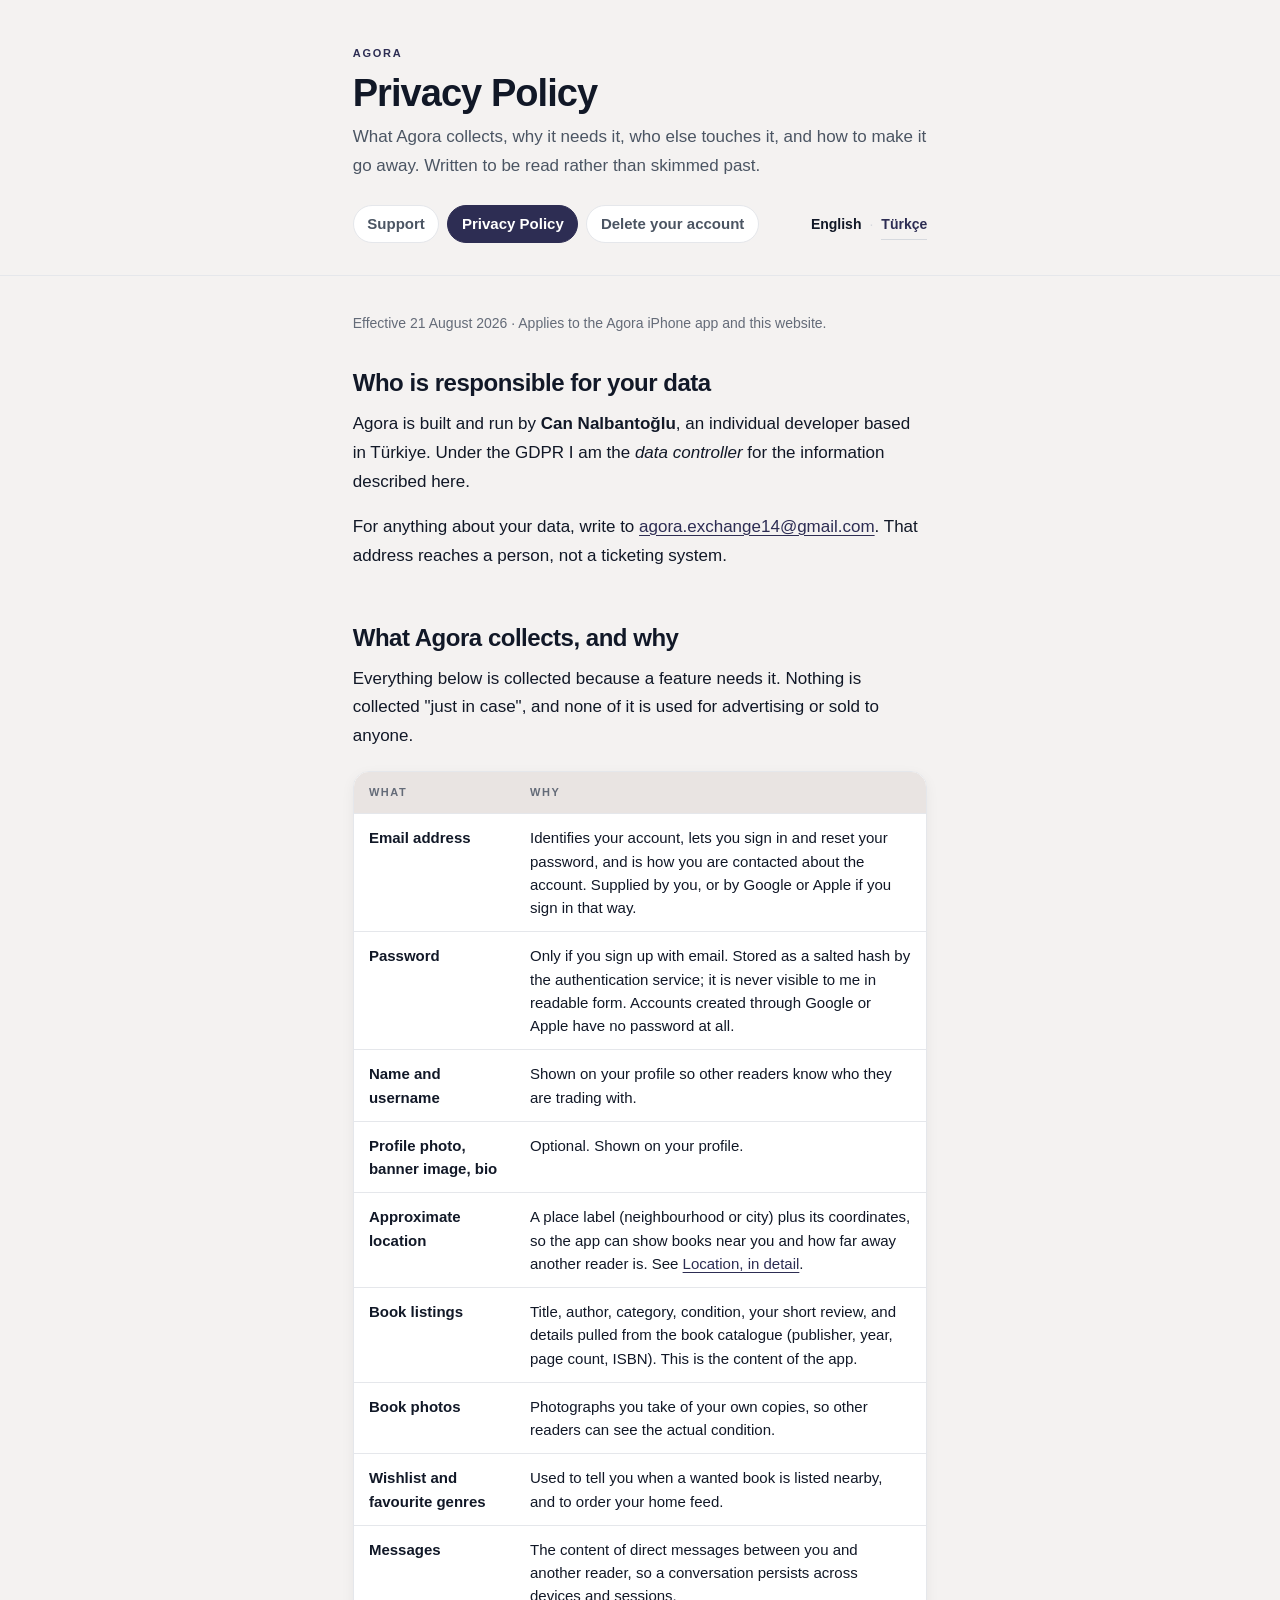
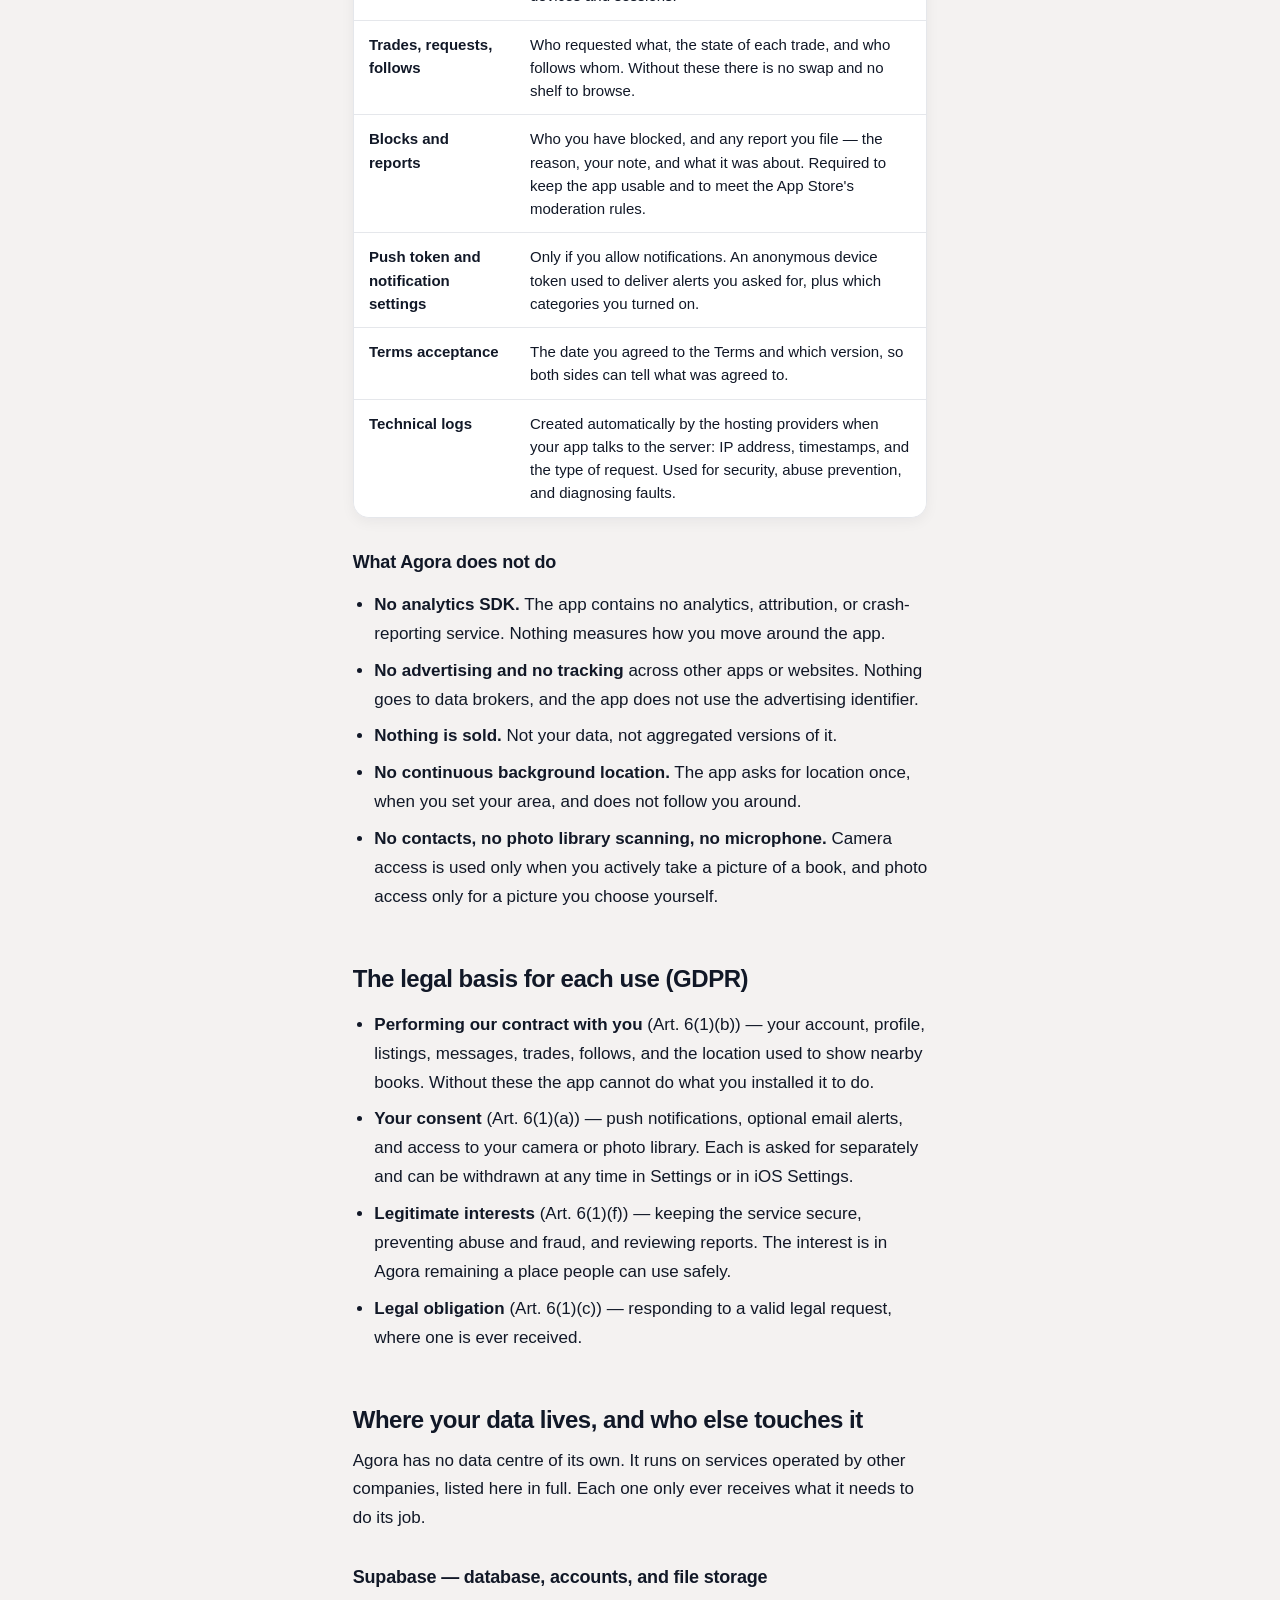
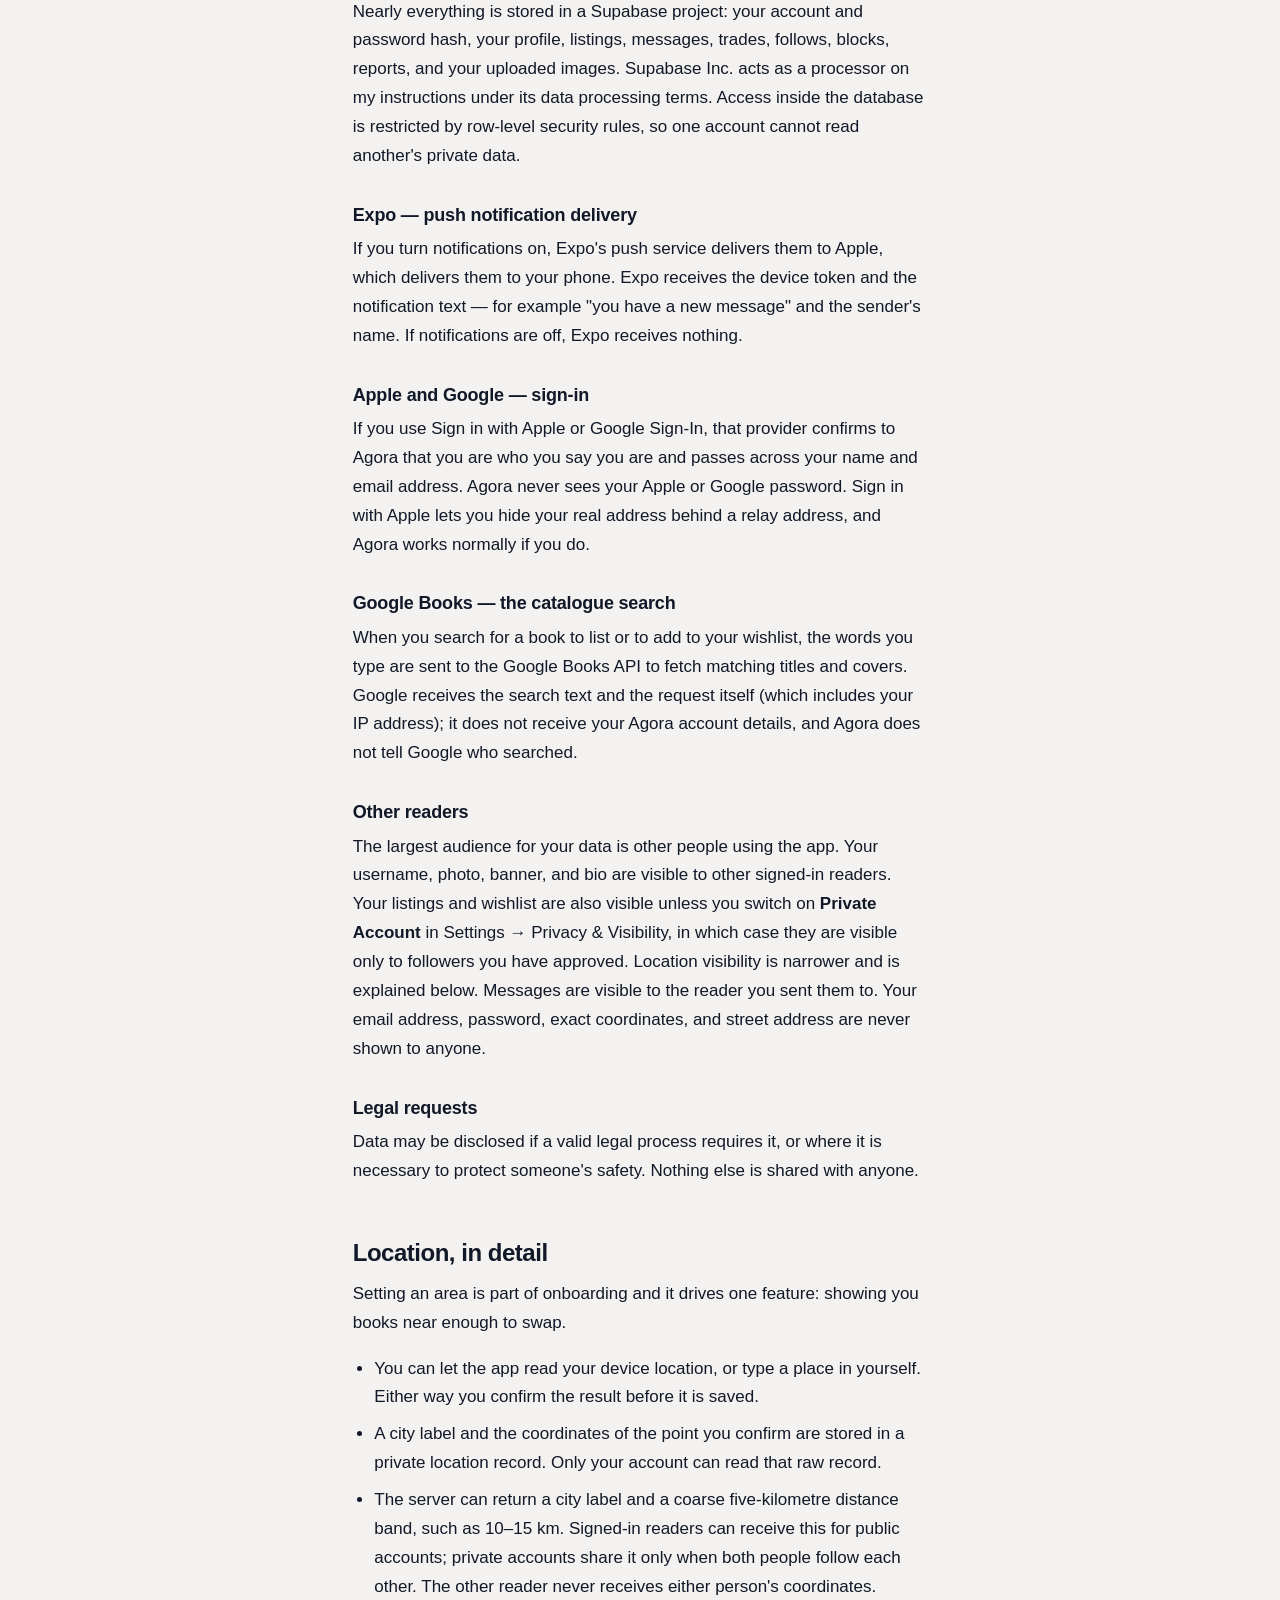
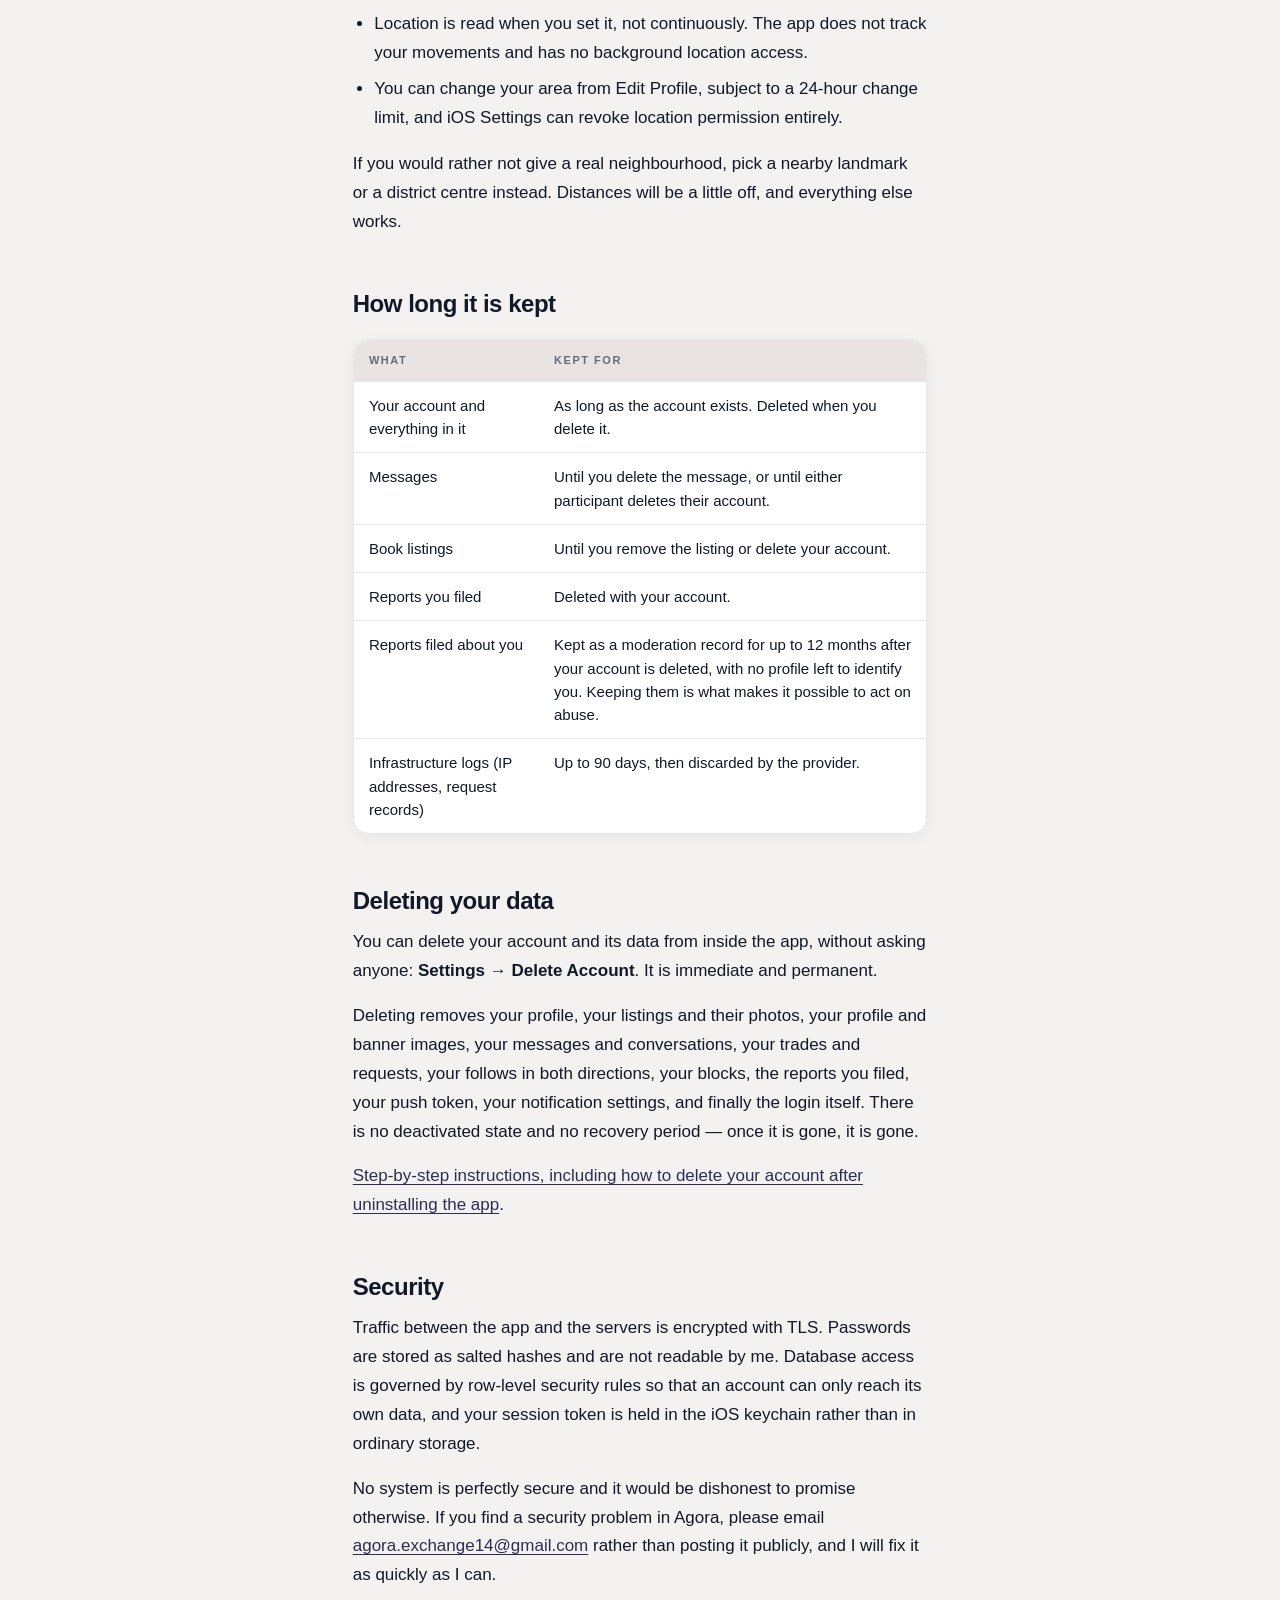
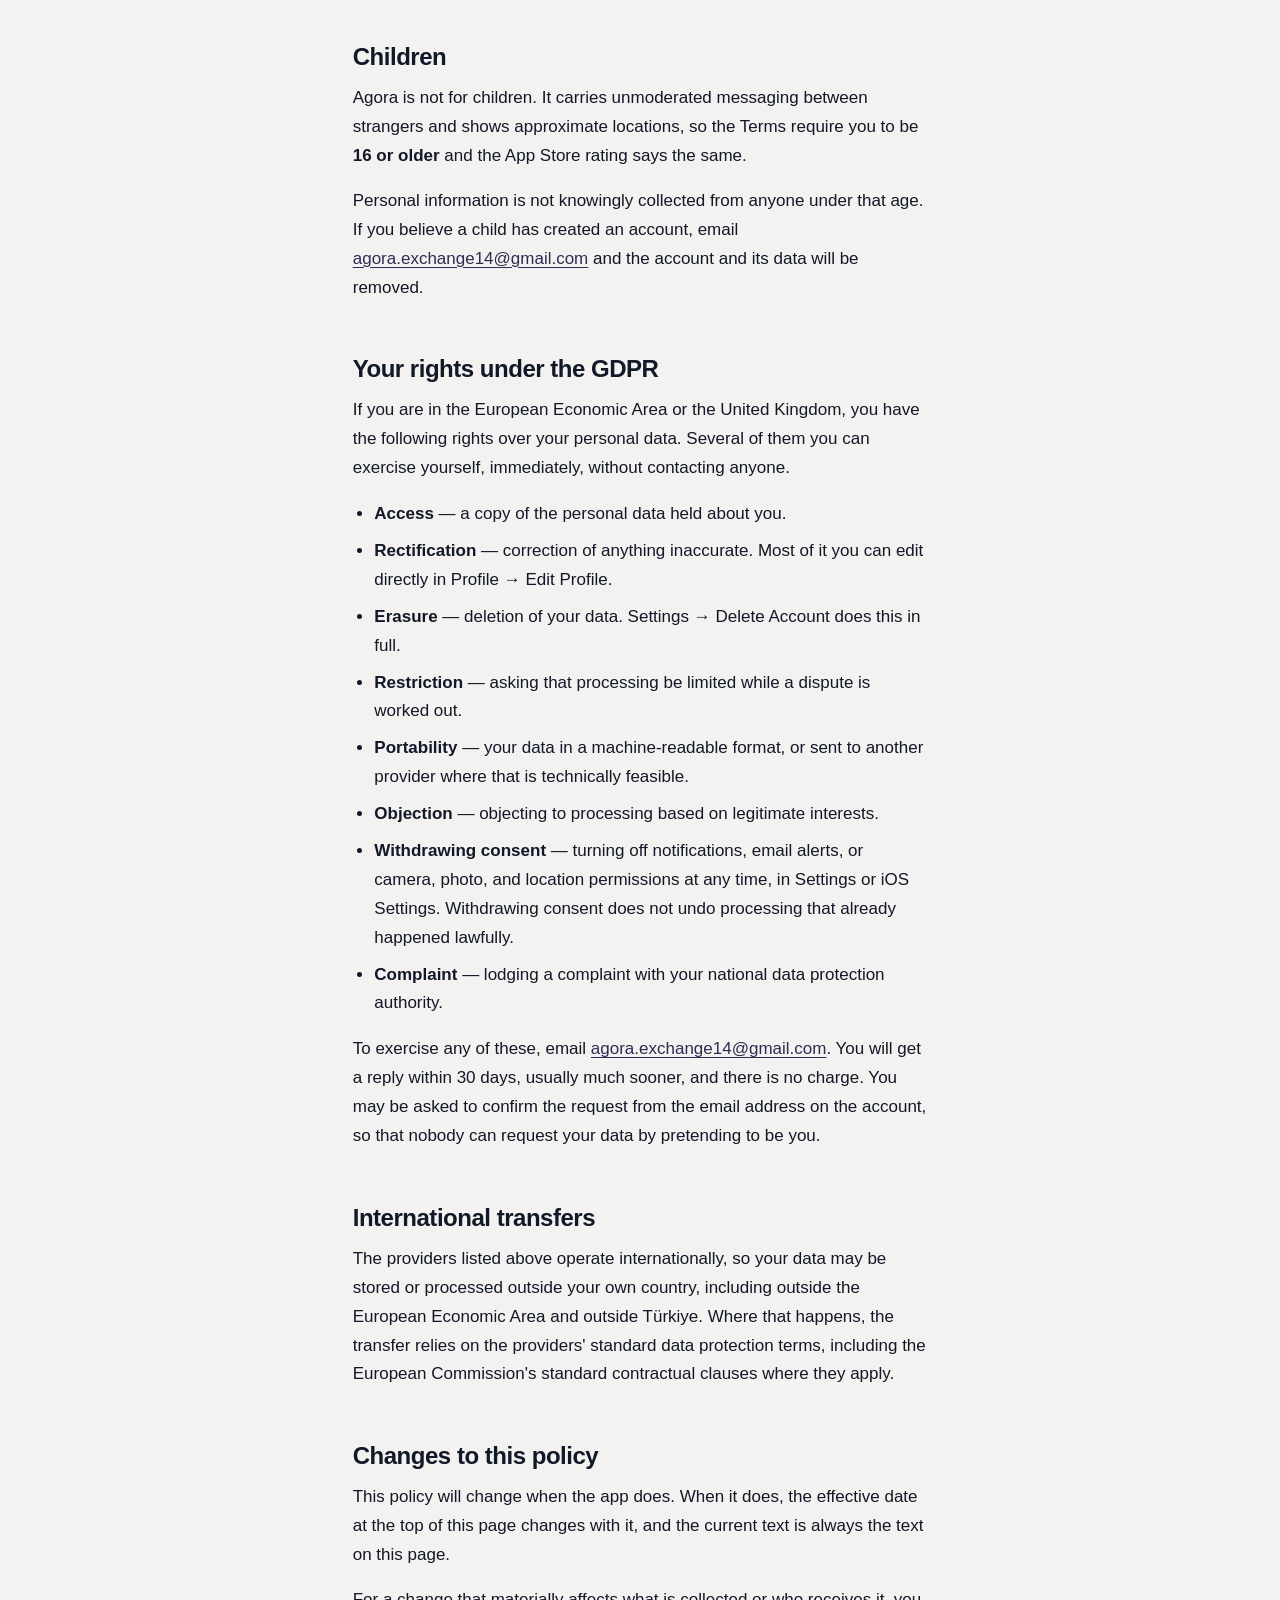
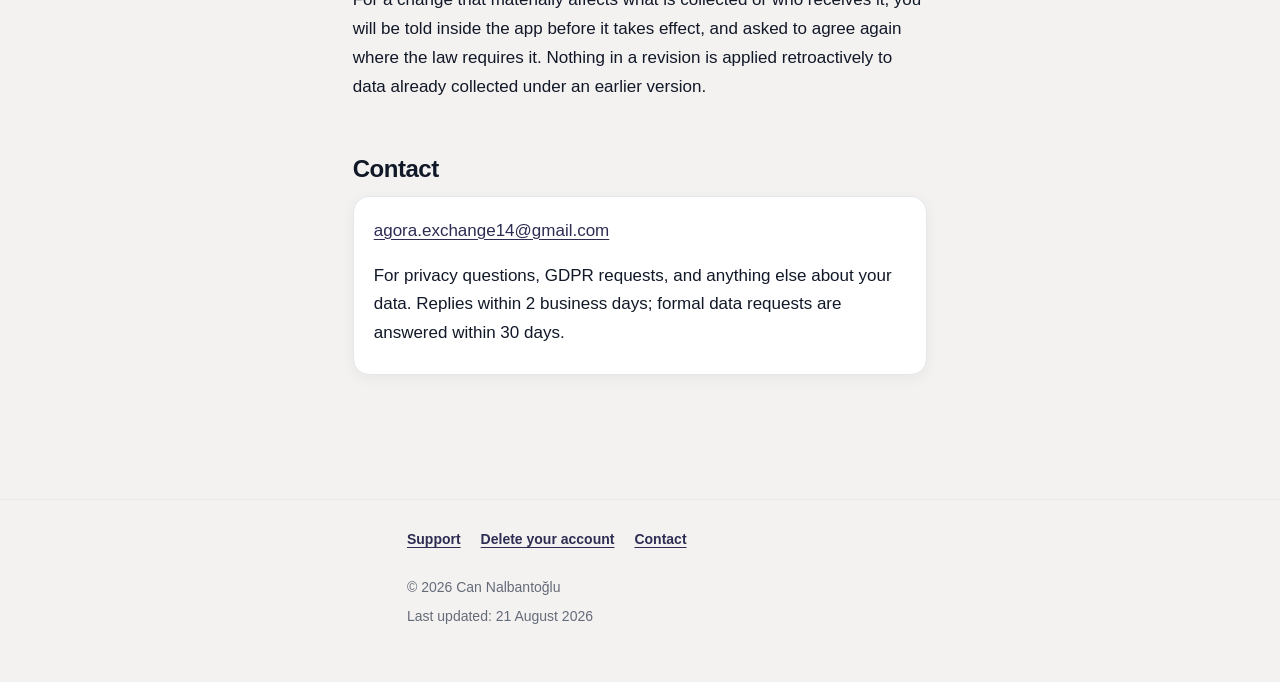
==== commit 14b73a4b: "Update privacy policy for current architecture" ====
--- a/privacy.html
+++ b/privacy.html
@@ -44,7 +44,7 @@
   <div class="wrap">
 
     <p class="meta">
-      Effective 19 August 2026 · Applies to the Agora iPhone app and this website.
+      Effective 21 August 2026 · Applies to the Agora iPhone app and this website.
     </p>
 
     <section id="who-we-are" aria-labelledby="who-we-are-heading">
@@ -206,21 +206,6 @@
         account cannot read another's private data.
       </p>
 
-      <h3 id="railway">Railway — the Agora API service</h3>
-      <!-- REVIEW THIS: the app calls an API service at
-           agora-backend-production-7d3a.up.railway.app (app.json →
-           expo.extra.backendUrl, used via src/lib/orval-data.ts), which carries
-           some profile, book, and request traffic. Described here as a
-           processor. If that service has been retired, or if it runs somewhere
-           other than Railway now, correct or delete this section. -->
-      <p>
-        Some app requests — profile and book data, and dismissed trade requests
-        — go through an API service of mine hosted on Railway rather than
-        directly to the database. It handles the same data described above and
-        adds nothing of its own. Railway Corp. is the hosting provider and acts
-        as a processor.
-      </p>
-
       <h3 id="expo-push">Expo — push notification delivery</h3>
       <p>
         If you turn notifications on, Expo's push service delivers them to
@@ -250,12 +235,13 @@
       <h3 id="other-users">Other readers</h3>
       <p>
         The largest audience for your data is other people using the app. Your
-        username, photo, bio, place label, distance, listings, and wishlist are
-        visible to other signed-in readers. If you switch on
+        username, photo, banner, and bio are visible to other signed-in readers.
+        Your listings and wishlist are also visible unless you switch on
         <strong>Private Account</strong> in Settings → Privacy &amp; Visibility,
-        your books and wishlist are visible only to followers you have approved.
-        Messages are visible to the reader you sent them to. Your email address,
-        your password, and your exact address are never shown to anyone.
+        in which case they are visible only to followers you have approved.
+        Location visibility is narrower and is explained below. Messages are
+        visible to the reader you sent them to. Your email address, password,
+        exact coordinates, and street address are never shown to anyone.
       </p>
 
       <h3 id="legal-disclosure">Legal requests</h3>
@@ -268,12 +254,6 @@
 
     <section id="location" aria-labelledby="location-heading">
       <h2 id="location-heading">Location, in detail</h2>
-      <!-- REVIEW THIS: this describes what the code actually does — the profile
-           stores location_lat / location_lng alongside a place label
-           (sql/location-geo.sql) and distances are computed from those
-           coordinates (src/lib/distance.ts). The policy currently shipped
-           inside the app says precise coordinates are NOT stored, which
-           contradicts this. Fix the in-app copy so the two agree. -->
       <p>
         Setting an area is part of onboarding and it drives one feature: showing
         you books near enough to swap.
@@ -284,21 +264,23 @@
           yourself. Either way you confirm the result before it is saved.
         </li>
         <li>
-          What is stored is a place label — a neighbourhood or city name — and
-          the coordinates of that point. The coordinates are what make "3.2 km
-          away" possible.
-        </li>
-        <li>
-          Other readers see the label and an approximate distance. They are
-          never shown your coordinates, a map pin of you, or a street address.
+          A city label and the coordinates of the point you confirm are stored
+          in a private location record. Only your account can read that raw
+          record.
+        </li>
+        <li>
+          The server can return a city label and a coarse five-kilometre distance
+          band, such as 10–15 km. Signed-in readers can receive this for public
+          accounts; private accounts share it only when both people follow each
+          other. The other reader never receives either person's coordinates.
         </li>
         <li>
           Location is read when you set it, not continuously. The app does not
           track your movements and has no background location access.
         </li>
         <li>
-          You can change your area whenever you like by editing your profile,
-          and iOS Settings can revoke location permission entirely.
+          You can change your area from Edit Profile, subject to a 24-hour
+          change limit, and iOS Settings can revoke location permission entirely.
         </li>
       </ul>
       <p>
@@ -441,9 +423,7 @@
 
     <section id="transfers" aria-labelledby="transfers-heading">
       <h2 id="transfers-heading">International transfers</h2>
-      <!-- REVIEW THIS: name the actual hosting regions once you have checked
-           them in the Supabase and Railway dashboards. If both are in the EU,
-           say so — it simplifies this section considerably. -->
+      <!-- REVIEW THIS: name the actual Supabase hosting region once checked. -->
       <p>
         The providers listed above operate internationally, so your data may be
         stored or processed outside your own country, including outside the
@@ -496,7 +476,7 @@
       </ul>
     </nav>
     <p>© 2026 Can Nalbantoğlu</p>
-    <p>Last updated: 19 August 2026</p>
+    <p>Last updated: 21 August 2026</p>
   </div>
 </footer>
 
